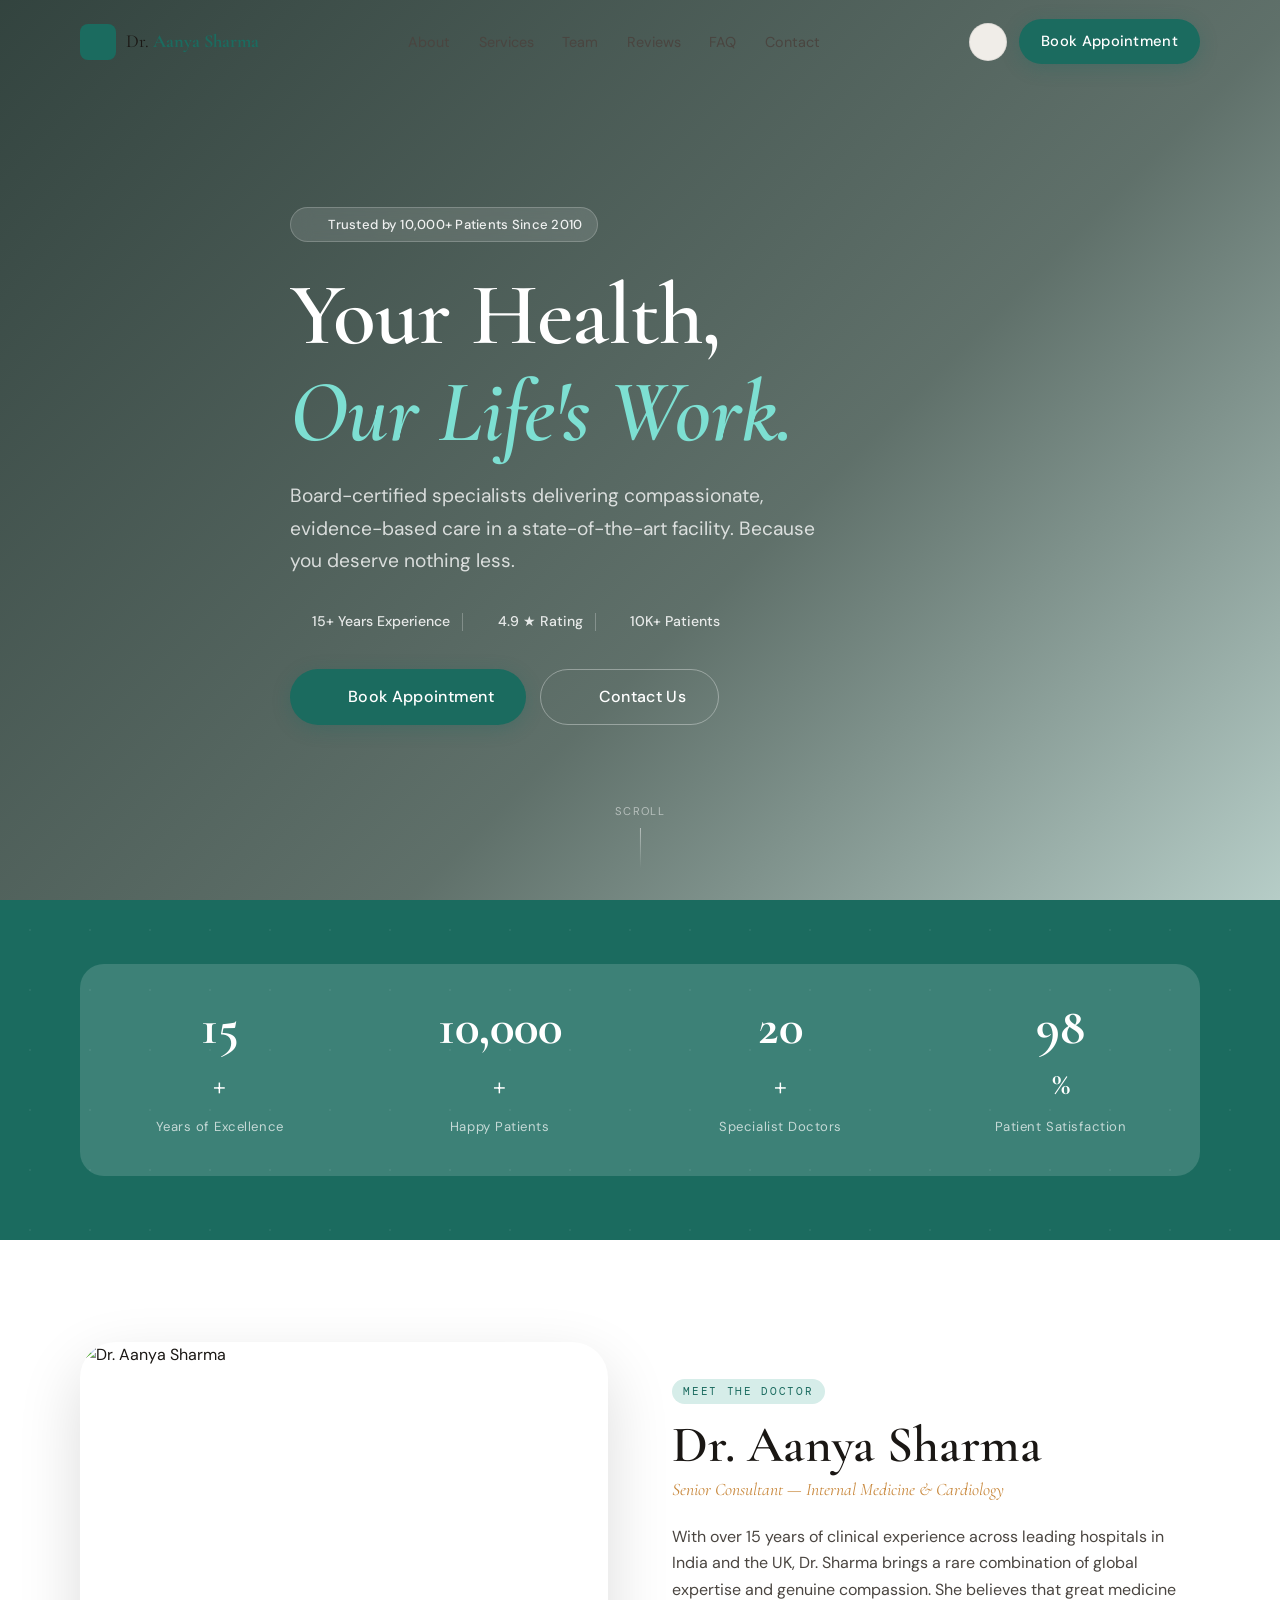
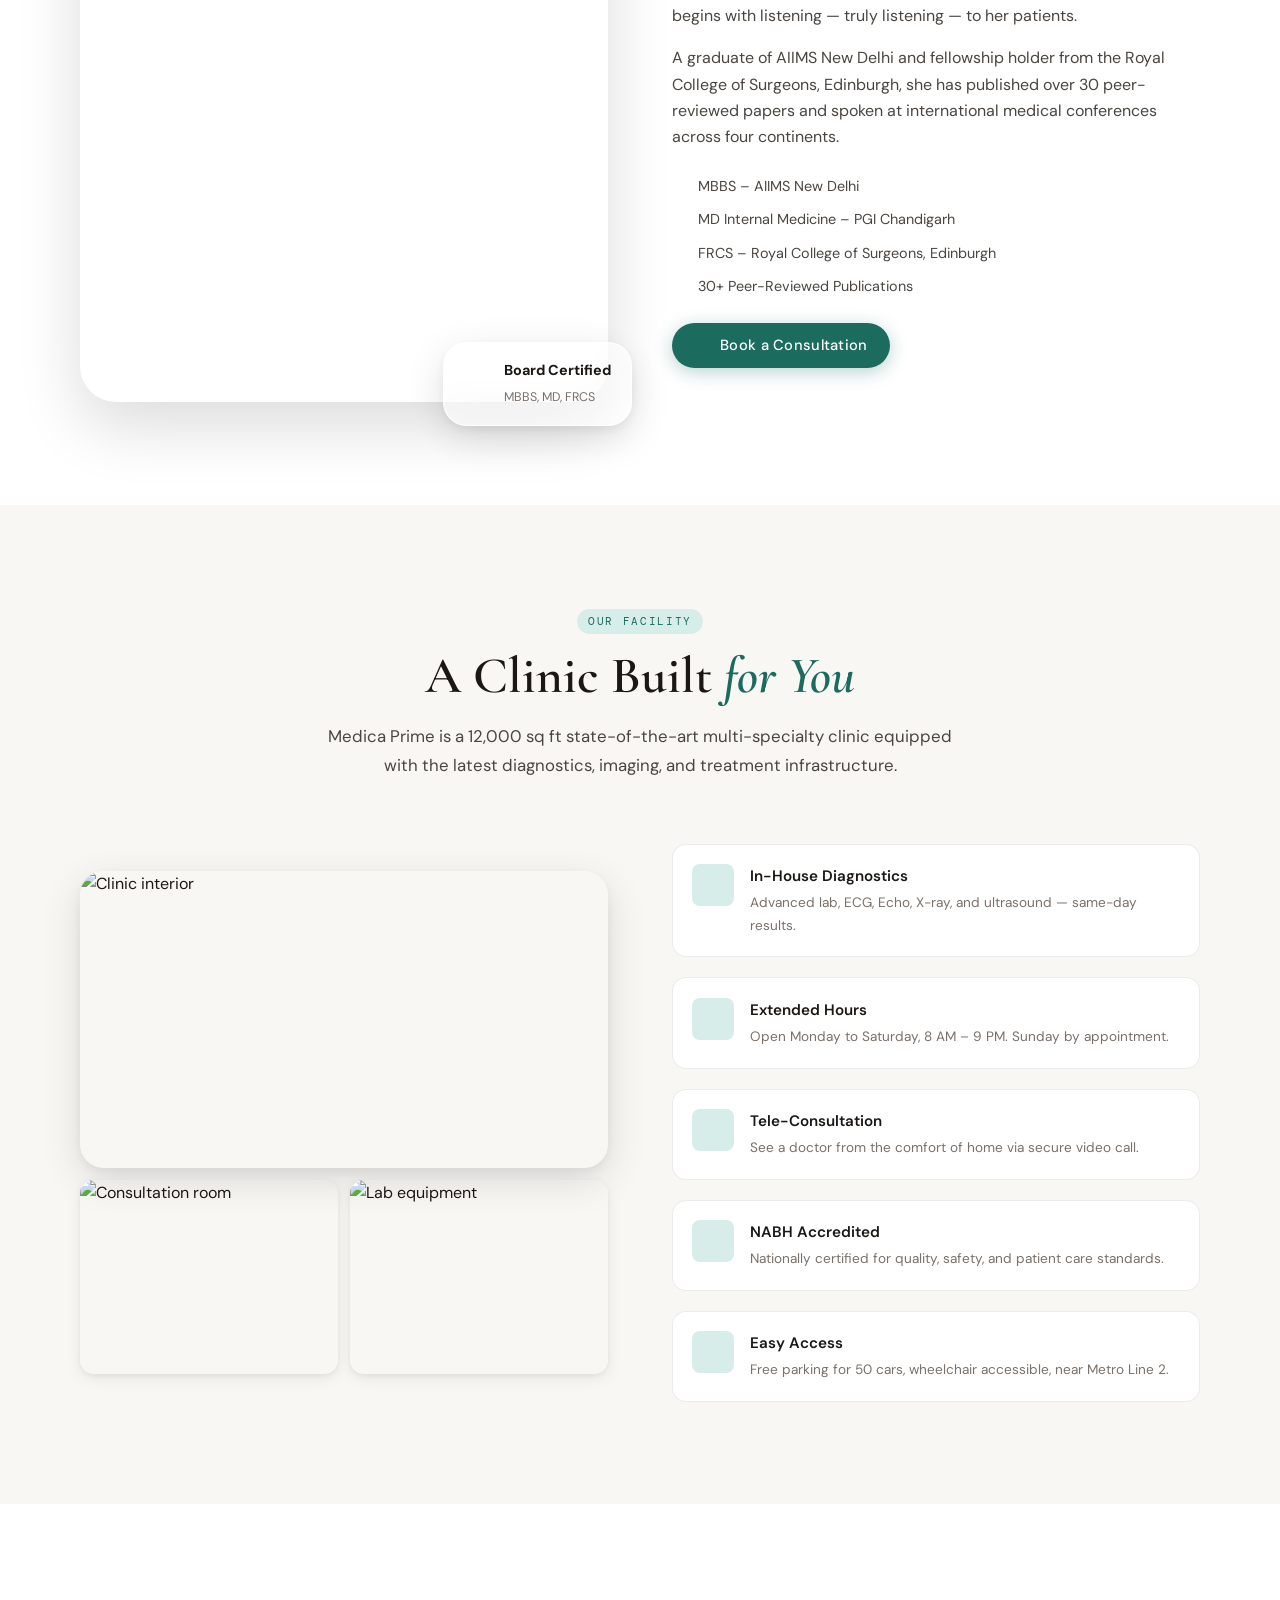
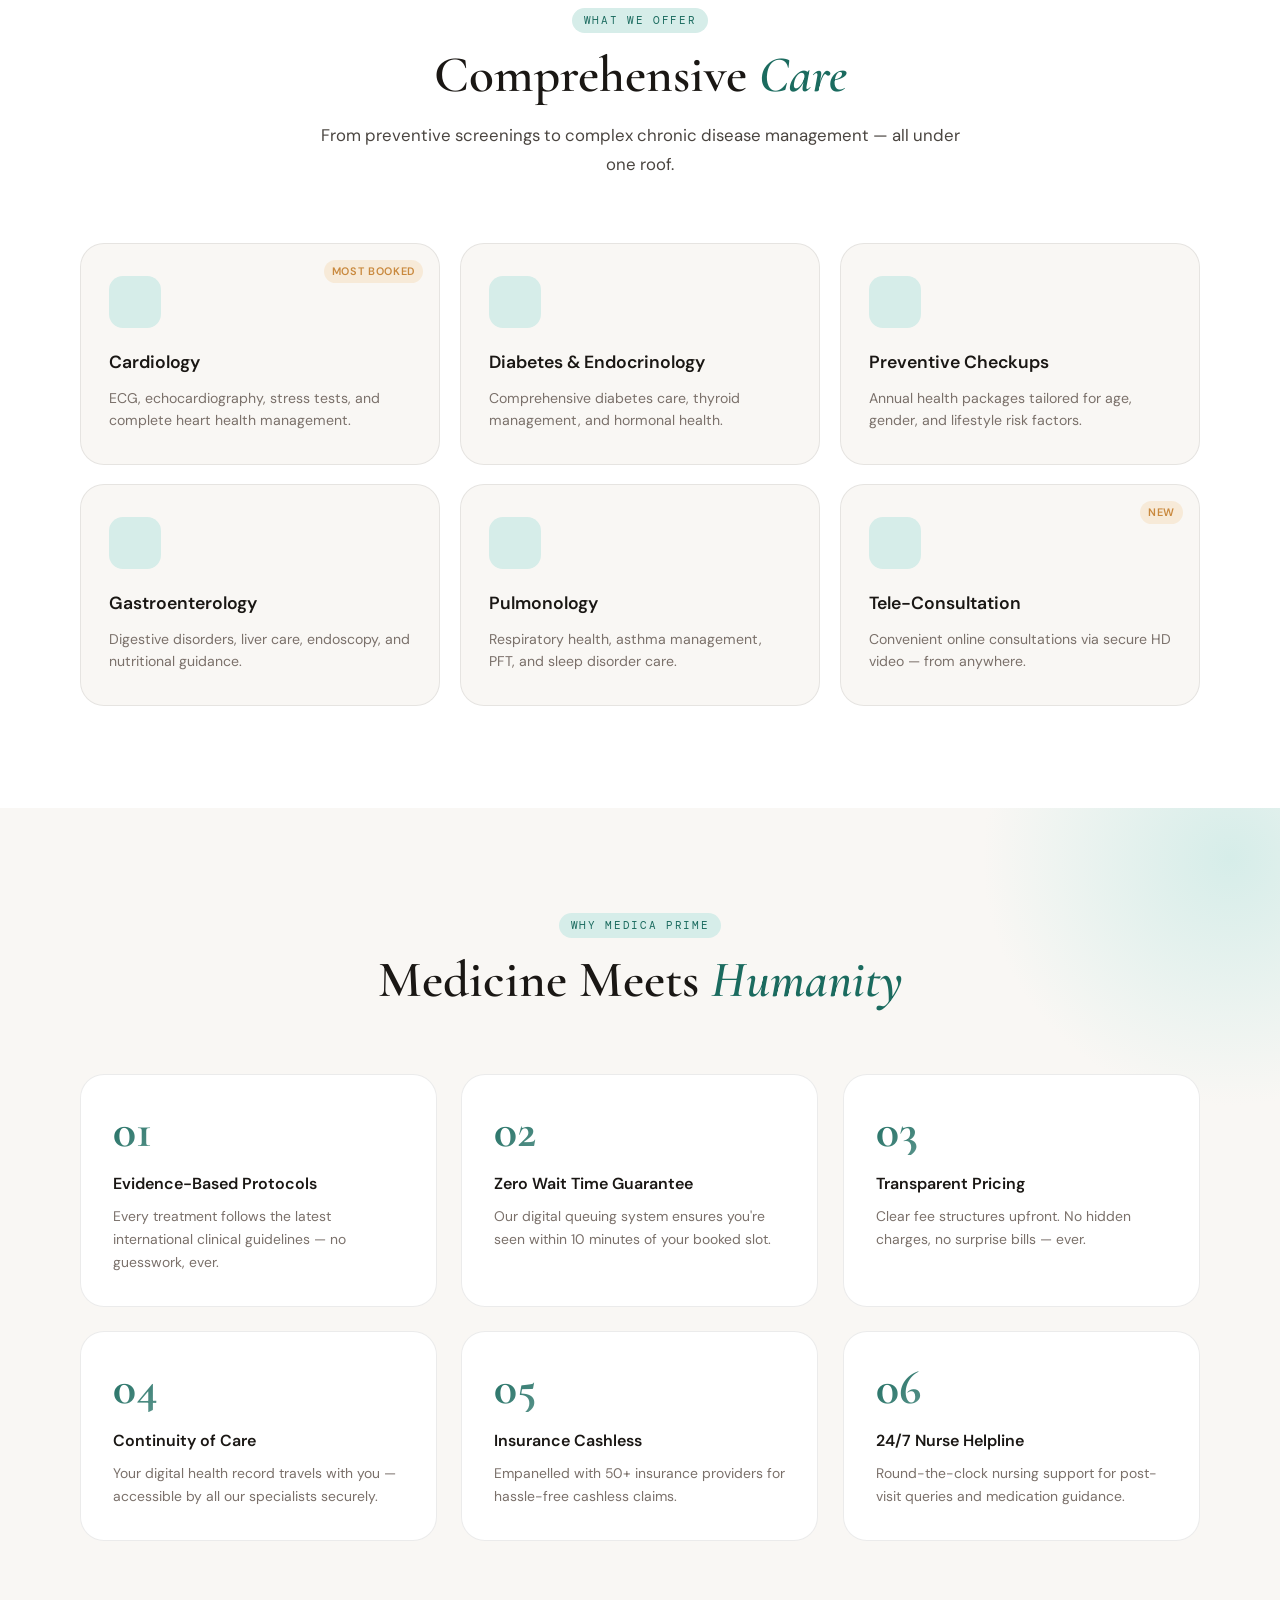
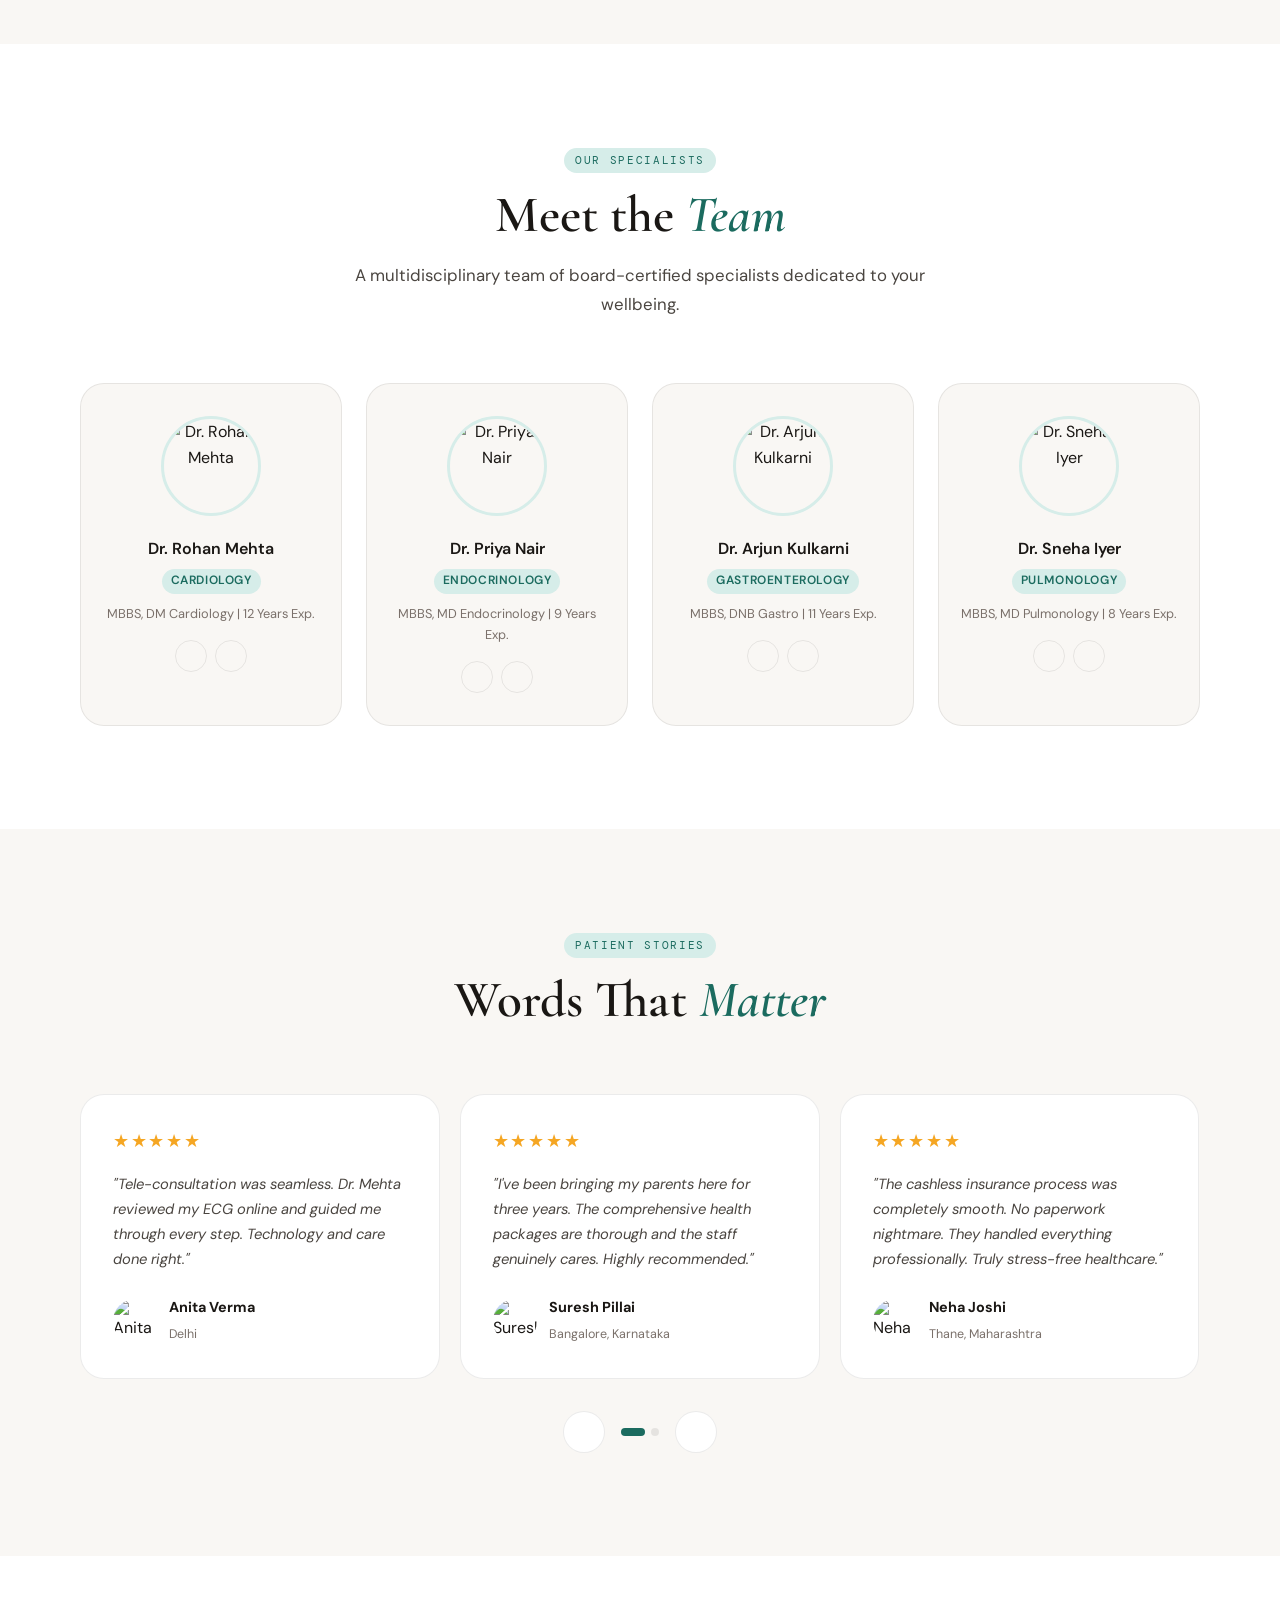
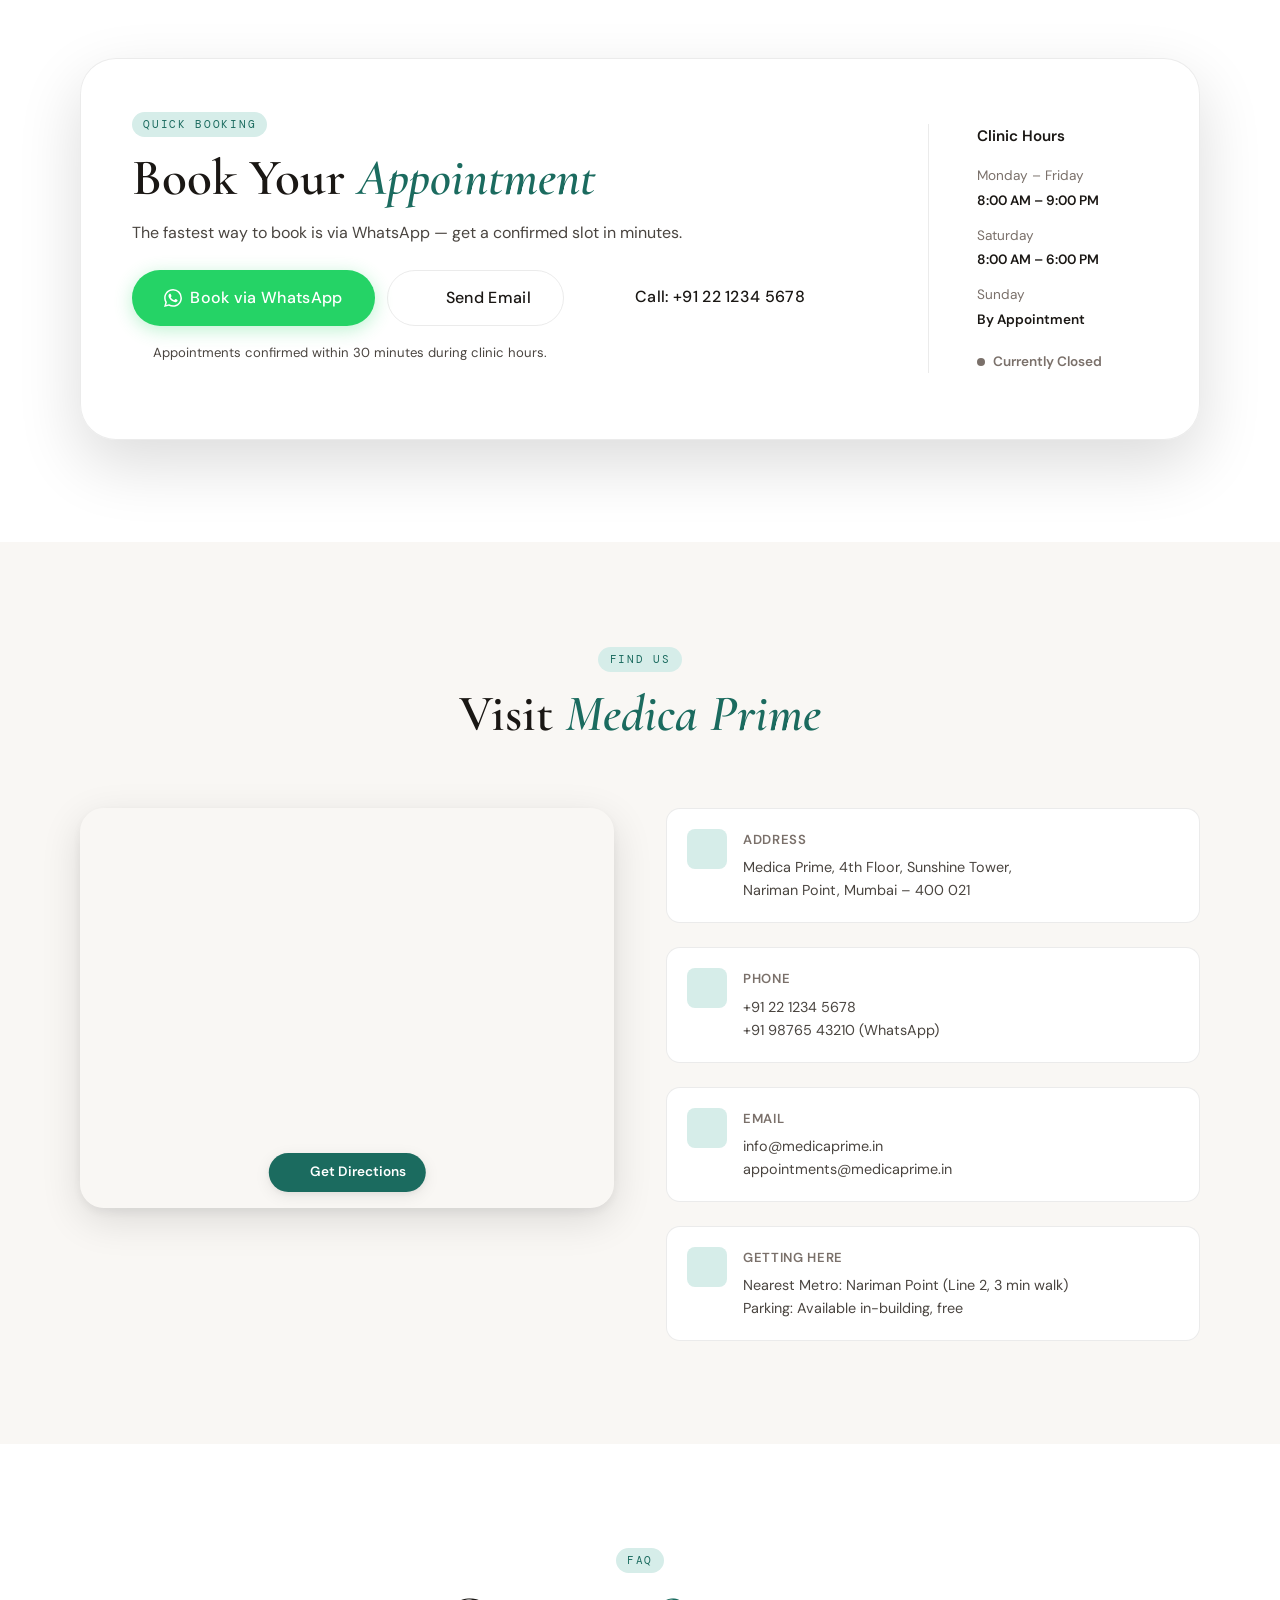
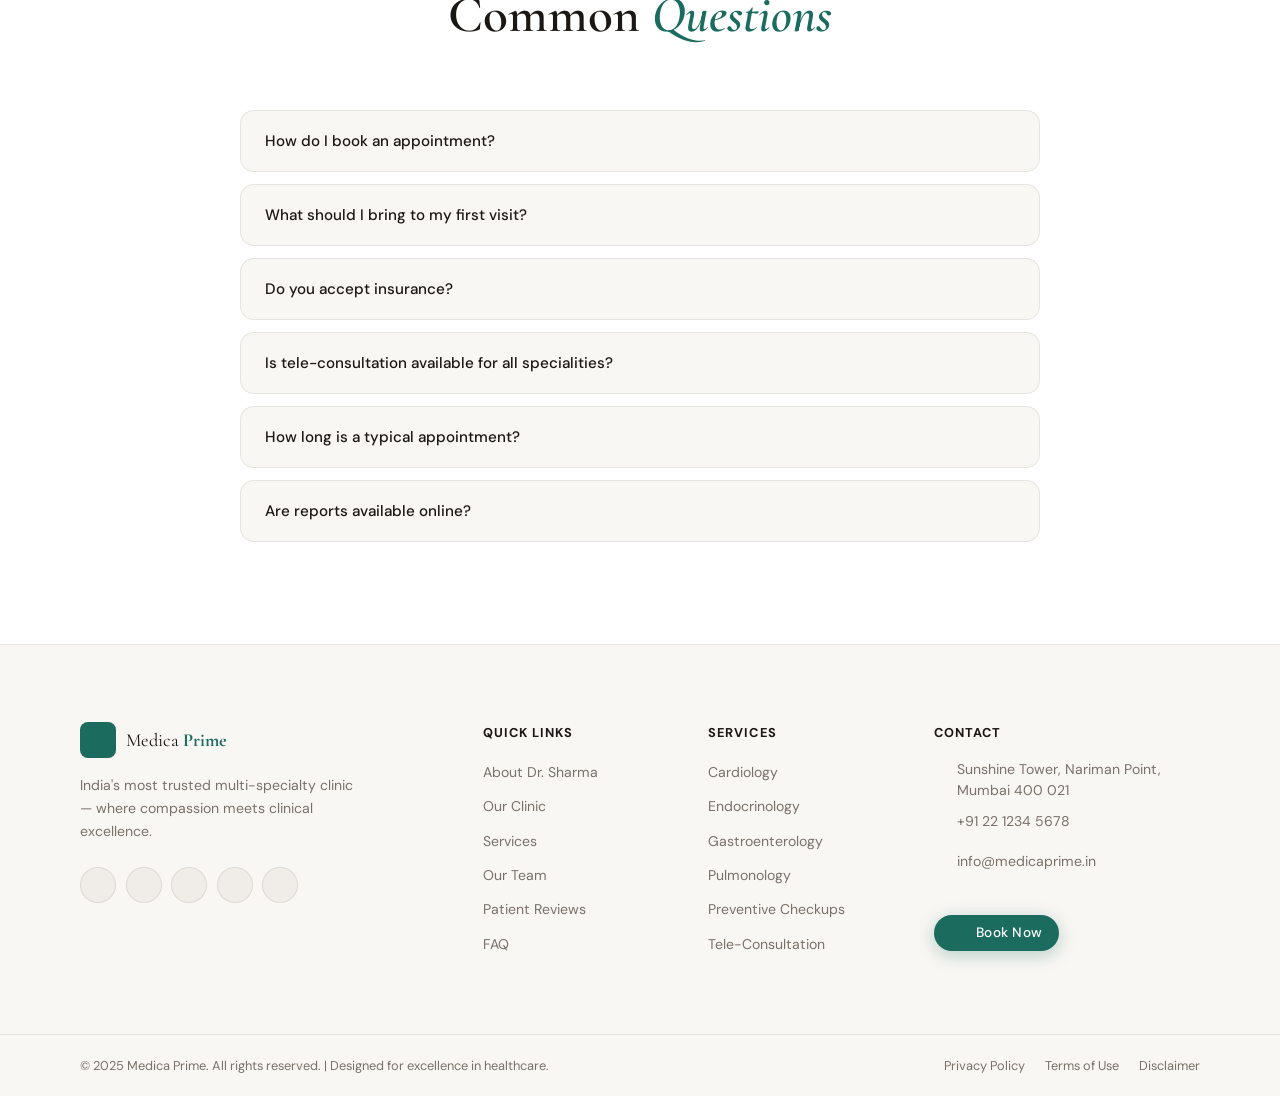
==== index.html @ d4a2c235 "spell correction" ====
<!DOCTYPE html>
<html lang="en" data-theme="light">
<head>
  <meta charset="UTF-8" />
  <meta name="viewport" content="width=device-width, initial-scale=1.0" />
  <meta name="description" content="Dr. Aanya Sharma – Premium Multi-Specialty Clinic in Mumbai. Book your appointment today for world-class healthcare." />
  <meta name="keywords" content="doctor, clinic, appointment, healthcare, Mumbai, specialist" />
  <meta property="og:title" content="Dr. Aanya Sharma | Premium Clinic" />
  <meta property="og:description" content="World-class healthcare with a personal touch." />
  <title>Dr. Aanya Sharma | Premium Multi-Specialty Clinic</title>

  <!-- Fonts -->
  <link rel="preconnect" href="https://fonts.googleapis.com" />
  <link rel="preconnect" href="https://fonts.gstatic.com" crossorigin />
  <link href="https://fonts.googleapis.com/css2?family=Cormorant+Garamond:ital,wght@0,300;0,400;0,600;0,700;1,400&family=DM+Sans:wght@300;400;500;600&family=DM+Mono:wght@400;500&display=swap" rel="stylesheet" />

  <!-- Lucide Icons CDN -->
  <script src="https://unpkg.com/lucide@latest/dist/umd/lucide.min.js"></script>

  <!-- GSAP -->
  <script src="https://cdnjs.cloudflare.com/ajax/libs/gsap/3.12.5/gsap.min.js"></script>
  <script src="https://cdnjs.cloudflare.com/ajax/libs/gsap/3.12.5/ScrollTrigger.min.js"></script>

  <!-- Main CSS -->
  <link rel="stylesheet" href="style.css" />
</head>
<body>

  <!-- ========== NAVBAR ========== -->
  <nav class="navbar" id="navbar" role="navigation" aria-label="Main navigation">
    <div class="nav-container">
      <a href="#home" class="nav-logo" aria-label="Dr. Aanya Sharma Home">
        <span class="logo-icon"><i data-lucide="heart-pulse"></i></span>
        <span class="logo-text">Dr. <strong>Aanya Sharma</strong></span>
      </a>
      <ul class="nav-links" id="navLinks" role="list">
        <li><a href="#about" class="nav-link">About</a></li>
        <li><a href="#services" class="nav-link">Services</a></li>
        <li><a href="#team" class="nav-link">Team</a></li>
        <li><a href="#testimonials" class="nav-link">Reviews</a></li>
        <li><a href="#faq" class="nav-link">FAQ</a></li>
        <li><a href="#contact" class="nav-link">Contact</a></li>
      </ul>
      <div class="nav-actions">
        <button class="theme-toggle" id="themeToggle" aria-label="Toggle light/dark mode">
          <i data-lucide="sun" class="icon-sun"></i>
          <i data-lucide="moon" class="icon-moon"></i>
        </button>
        <a href="#book" class="btn btn-primary nav-cta">Book Appointment</a>
        <button class="hamburger" id="hamburger" aria-label="Open menu" aria-expanded="false">
          <span></span><span></span><span></span>
        </button>
      </div>
    </div>
  </nav>

  <!-- ========== HERO ========== -->
  <section class="hero" id="home" aria-label="Hero Section">
    <!-- Video Background -->
    <div class="hero-video-wrap">
      <video autoplay muted loop playsinline class="hero-video" aria-hidden="true" poster="https://images.unsplash.com/photo-1576091160550-2173dba999ef?w=1600&q=80">
        <!-- Replace src with your actual clinic video -->
        <source src="assets/hero3.mp4" type="video/mp4" />
      </video>
      <div class="hero-overlay"></div>
    </div>

    <div class="hero-content container">
      <div class="hero-badge reveal-up">
        <i data-lucide="shield-check"></i>
        <span>Trusted by 10,000+ Patients Since 2010</span>
      </div>
      <h1 class="hero-title reveal-up">
        Your Health, <br />
        <em>Our Life's Work.</em>
      </h1>
      <p class="hero-subtitle reveal-up">
        Board-certified specialists delivering compassionate, evidence-based care 
        in a state-of-the-art facility. Because you deserve nothing less.
      </p>

      <!-- Trust Indicators -->
      <div class="hero-trust reveal-up" aria-label="Trust indicators">
        <div class="trust-item">
          <i data-lucide="award"></i>
          <span>15+ Years Experience</span>
        </div>
        <div class="trust-divider" aria-hidden="true"></div>
        <div class="trust-item">
          <i data-lucide="star"></i>
          <span>4.9 ★ Rating</span>
        </div>
        <div class="trust-divider" aria-hidden="true"></div>
        <div class="trust-item">
          <i data-lucide="users"></i>
          <span>10K+ Patients</span>
        </div>
      </div>

      <div class="hero-actions reveal-up">
        <a href="#book" class="btn btn-primary btn-lg" id="heroBookBtn">
          <i data-lucide="calendar-plus"></i>
          Book Appointment
        </a>
        <a href="#contact" class="btn btn-outline btn-lg" id="heroContactBtn">
          <i data-lucide="mail"></i>
          Contact Us
        </a>
      </div>
    </div>

    <!-- Scroll indicator -->
    <div class="hero-scroll" aria-hidden="true">
      <span>Scroll</span>
      <div class="scroll-line"></div>
    </div>
  </section>

  <!-- ========== STATS ========== -->
  <section class="stats-section" aria-label="Clinic Statistics">
    <div class="container">
      <div class="stats-grid">
        <div class="stat-card reveal-up">
          <span class="stat-number" data-count="15">0</span><span class="stat-suffix">+</span>
          <span class="stat-label">Years of Excellence</span>
        </div>
        <div class="stat-card reveal-up">
          <span class="stat-number" data-count="10000">0</span><span class="stat-suffix">+</span>
          <span class="stat-label">Happy Patients</span>
        </div>
        <div class="stat-card reveal-up">
          <span class="stat-number" data-count="20">0</span><span class="stat-suffix">+</span>
          <span class="stat-label">Specialist Doctors</span>
        </div>
        <div class="stat-card reveal-up">
          <span class="stat-number" data-count="98">0</span><span class="stat-suffix">%</span>
          <span class="stat-label">Patient Satisfaction</span>
        </div>
      </div>
    </div>
  </section>

  <!-- ========== ABOUT DOCTOR ========== -->
  <section class="section about-section" id="about" aria-label="About the Doctor">
    <div class="container">
      <div class="about-grid">
        <div class="about-image-wrap reveal-left">
          <div class="about-img-frame">
            <img src="https://images.unsplash.com/photo-1594824476967-48c8b964273f?w=600&q=80" 
                 alt="Dr. Aanya Sharma" 
                 class="about-img" 
                 loading="lazy" />
          </div>
          <div class="about-badge-float glass">
            <i data-lucide="award"></i>
            <div>
              <strong>Board Certified</strong>
              <span>MBBS, MD, FRCS</span>
            </div>
          </div>
        </div>
        <div class="about-content reveal-right">
          <div class="section-label">Meet the Doctor</div>
          <h2 class="section-title">Dr. Aanya Sharma</h2>
          <p class="about-specialty">Senior Consultant — Internal Medicine & Cardiology</p>
          <p class="about-text">
            With over 15 years of clinical experience across leading hospitals in India and the UK, 
            Dr. Sharma brings a rare combination of global expertise and genuine compassion. 
            She believes that great medicine begins with listening — truly listening — to her patients.
          </p>
          <p class="about-text">
            A graduate of AIIMS New Delhi and fellowship holder from the Royal College of Surgeons, 
            Edinburgh, she has published over 30 peer-reviewed papers and spoken at international 
            medical conferences across four continents.
          </p>
          <div class="about-credentials">
            <div class="credential-item">
              <i data-lucide="graduation-cap"></i>
              <span>MBBS – AIIMS New Delhi</span>
            </div>
            <div class="credential-item">
              <i data-lucide="graduation-cap"></i>
              <span>MD Internal Medicine – PGI Chandigarh</span>
            </div>
            <div class="credential-item">
              <i data-lucide="award"></i>
              <span>FRCS – Royal College of Surgeons, Edinburgh</span>
            </div>
            <div class="credential-item">
              <i data-lucide="file-text"></i>
              <span>30+ Peer-Reviewed Publications</span>
            </div>
          </div>
          <a href="#book" class="btn btn-primary mt-6">
            <i data-lucide="calendar-plus"></i>
            Book a Consultation
          </a>
        </div>
      </div>
    </div>
  </section>

  <!-- ========== ABOUT CLINIC ========== -->
  <section class="section clinic-section" id="clinic" aria-label="About the Clinic">
    <div class="container">
      <div class="section-header reveal-up">
        <div class="section-label">Our Facility</div>
        <h2 class="section-title">A Clinic Built <em>for You</em></h2>
        <p class="section-subtitle">
          Medica Prime is a 12,000 sq ft state-of-the-art multi-specialty clinic 
          equipped with the latest diagnostics, imaging, and treatment infrastructure.
        </p>
      </div>
      <div class="clinic-grid">
        <div class="clinic-img-mosaic reveal-left">
          <img src="https://images.unsplash.com/photo-1519494026892-80bbd2d6fd0d?w=600&q=80" alt="Clinic interior" class="mosaic-main" loading="lazy" />
          <img src="https://images.unsplash.com/photo-1579684385127-1ef15d508118?w=300&q=80" alt="Consultation room" class="mosaic-sm1" loading="lazy" />
          <img src="https://images.unsplash.com/photo-1551190822-a9333d879b1f?w=300&q=80" alt="Lab equipment" class="mosaic-sm2" loading="lazy" />
        </div>
        <div class="clinic-features reveal-right">
          <div class="feature-item">
            <div class="feature-icon"><i data-lucide="microscope"></i></div>
            <div>
              <h4>In-House Diagnostics</h4>
              <p>Advanced lab, ECG, Echo, X-ray, and ultrasound — same-day results.</p>
            </div>
          </div>
          <div class="feature-item">
            <div class="feature-icon"><i data-lucide="clock"></i></div>
            <div>
              <h4>Extended Hours</h4>
              <p>Open Monday to Saturday, 8 AM – 9 PM. Sunday by appointment.</p>
            </div>
          </div>
          <div class="feature-item">
            <div class="feature-icon"><i data-lucide="video"></i></div>
            <div>
              <h4>Tele-Consultation</h4>
              <p>See a doctor from the comfort of home via secure video call.</p>
            </div>
          </div>
          <div class="feature-item">
            <div class="feature-icon"><i data-lucide="shield"></i></div>
            <div>
              <h4>NABH Accredited</h4>
              <p>Nationally certified for quality, safety, and patient care standards.</p>
            </div>
          </div>
          <div class="feature-item">
            <div class="feature-icon"><i data-lucide="parking-circle"></i></div>
            <div>
              <h4>Easy Access</h4>
              <p>Free parking for 50 cars, wheelchair accessible, near Metro Line 2.</p>
            </div>
          </div>
        </div>
      </div>
    </div>
  </section>

  <!-- ========== SERVICES ========== -->
  <section class="section services-section" id="services" aria-label="Our Services">
    <div class="container">
      <div class="section-header reveal-up">
        <div class="section-label">What We Offer</div>
        <h2 class="section-title">Comprehensive <em>Care</em></h2>
        <p class="section-subtitle">From preventive screenings to complex chronic disease management — all under one roof.</p>
      </div>
      <div class="services-grid">
        <div class="service-card reveal-up" tabindex="0" aria-label="Cardiology service">
          <div class="service-icon-wrap"><i data-lucide="heart-pulse"></i></div>
          <h3>Cardiology</h3>
          <p>ECG, echocardiography, stress tests, and complete heart health management.</p>
          <span class="service-tag">Most Booked</span>
        </div>
        <div class="service-card reveal-up" tabindex="0" aria-label="Diabetes & Endocrinology service">
          <div class="service-icon-wrap"><i data-lucide="activity"></i></div>
          <h3>Diabetes & Endocrinology</h3>
          <p>Comprehensive diabetes care, thyroid management, and hormonal health.</p>
        </div>
        <div class="service-card reveal-up" tabindex="0" aria-label="Preventive Health Checkups">
          <div class="service-icon-wrap"><i data-lucide="clipboard-check"></i></div>
          <h3>Preventive Checkups</h3>
          <p>Annual health packages tailored for age, gender, and lifestyle risk factors.</p>
        </div>
        <div class="service-card reveal-up" tabindex="0" aria-label="Gastroenterology">
          <div class="service-icon-wrap"><i data-lucide="pill"></i></div>
          <h3>Gastroenterology</h3>
          <p>Digestive disorders, liver care, endoscopy, and nutritional guidance.</p>
        </div>
        <div class="service-card reveal-up" tabindex="0" aria-label="Pulmonology">
          <div class="service-icon-wrap"><i data-lucide="wind"></i></div>
          <h3>Pulmonology</h3>
          <p>Respiratory health, asthma management, PFT, and sleep disorder care.</p>
        </div>
        <div class="service-card reveal-up" tabindex="0" aria-label="Tele-Consultation">
          <div class="service-icon-wrap"><i data-lucide="video"></i></div>
          <h3>Tele-Consultation</h3>
          <p>Convenient online consultations via secure HD video — from anywhere.</p>
          <span class="service-tag">New</span>
        </div>
      </div>
    </div>
  </section>

  <!-- ========== WHY CHOOSE US ========== -->
  <section class="section why-section" aria-label="Why Choose Us">
    <div class="container">
      <div class="section-header reveal-up">
        <div class="section-label">Why Medica Prime</div>
        <h2 class="section-title">Medicine Meets <em>Humanity</em></h2>
      </div>
      <div class="why-grid">
        <div class="why-card reveal-up">
          <div class="why-number">01</div>
          <h4>Evidence-Based Protocols</h4>
          <p>Every treatment follows the latest international clinical guidelines — no guesswork, ever.</p>
        </div>
        <div class="why-card reveal-up">
          <div class="why-number">02</div>
          <h4>Zero Wait Time Guarantee</h4>
          <p>Our digital queuing system ensures you're seen within 10 minutes of your booked slot.</p>
        </div>
        <div class="why-card reveal-up">
          <div class="why-number">03</div>
          <h4>Transparent Pricing</h4>
          <p>Clear fee structures upfront. No hidden charges, no surprise bills — ever.</p>
        </div>
        <div class="why-card reveal-up">
          <div class="why-number">04</div>
          <h4>Continuity of Care</h4>
          <p>Your digital health record travels with you — accessible by all our specialists securely.</p>
        </div>
        <div class="why-card reveal-up">
          <div class="why-number">05</div>
          <h4>Insurance Cashless</h4>
          <p>Empanelled with 50+ insurance providers for hassle-free cashless claims.</p>
        </div>
        <div class="why-card reveal-up">
          <div class="why-number">06</div>
          <h4>24/7 Nurse Helpline</h4>
          <p>Round-the-clock nursing support for post-visit queries and medication guidance.</p>
        </div>
      </div>
    </div>
  </section>

  <!-- ========== TEAM ========== -->
  <section class="section team-section" id="team" aria-label="Meet the Team">
    <div class="container">
      <div class="section-header reveal-up">
        <div class="section-label">Our Specialists</div>
        <h2 class="section-title">Meet the <em>Team</em></h2>
        <p class="section-subtitle">A multidisciplinary team of board-certified specialists dedicated to your wellbeing.</p>
      </div>
      <div class="team-grid">
        <div class="team-card reveal-up">
          <div class="team-img-wrap">
            <img src="https://images.unsplash.com/photo-1612349317150-e413f6a5b16d?w=400&q=80" alt="Dr. Rohan Mehta" loading="lazy" />
          </div>
          <h4>Dr. Rohan Mehta</h4>
          <span class="team-role">Cardiology</span>
          <p>MBBS, DM Cardiology | 12 Years Exp.</p>
          <div class="team-socials">
            <a href="#" aria-label="LinkedIn"><i data-lucide="linkedin"></i></a>
            <a href="#" aria-label="Email"><i data-lucide="mail"></i></a>
          </div>
        </div>
        <div class="team-card reveal-up">
          <div class="team-img-wrap">
            <img src="https://images.unsplash.com/photo-1559839734-2b71ea197ec2?w=400&q=80" alt="Dr. Priya Nair" loading="lazy" />
          </div>
          <h4>Dr. Priya Nair</h4>
          <span class="team-role">Endocrinology</span>
          <p>MBBS, MD Endocrinology | 9 Years Exp.</p>
          <div class="team-socials">
            <a href="#" aria-label="LinkedIn"><i data-lucide="linkedin"></i></a>
            <a href="#" aria-label="Email"><i data-lucide="mail"></i></a>
          </div>
        </div>
        <div class="team-card reveal-up">
          <div class="team-img-wrap">
            <img src="https://images.unsplash.com/photo-1582750433449-648ed127bb54?w=400&q=80" alt="Dr. Arjun Kulkarni" loading="lazy" />
          </div>
          <h4>Dr. Arjun Kulkarni</h4>
          <span class="team-role">Gastroenterology</span>
          <p>MBBS, DNB Gastro | 11 Years Exp.</p>
          <div class="team-socials">
            <a href="#" aria-label="LinkedIn"><i data-lucide="linkedin"></i></a>
            <a href="#" aria-label="Email"><i data-lucide="mail"></i></a>
          </div>
        </div>
        <div class="team-card reveal-up">
          <div class="team-img-wrap">
            <img src="https://images.unsplash.com/photo-1527613426441-4da17471b66d?w=400&q=80" alt="Dr. Sneha Iyer" loading="lazy" />
          </div>
          <h4>Dr. Sneha Iyer</h4>
          <span class="team-role">Pulmonology</span>
          <p>MBBS, MD Pulmonology | 8 Years Exp.</p>
          <div class="team-socials">
            <a href="#" aria-label="LinkedIn"><i data-lucide="linkedin"></i></a>
            <a href="#" aria-label="Email"><i data-lucide="mail"></i></a>
          </div>
        </div>
      </div>
    </div>
  </section>

  <!-- ========== TESTIMONIALS ========== -->
  <section class="section testimonials-section" id="testimonials" aria-label="Patient Testimonials">
    <div class="container">
      <div class="section-header reveal-up">
        <div class="section-label">Patient Stories</div>
        <h2 class="section-title">Words That <em>Matter</em></h2>
      </div>
      <div class="testimonials-track" id="testimonialsTrack" aria-label="Testimonials carousel">
        <div class="testimonials-inner" id="testimonialsInner">
          <!-- Cards duplicated for infinite scroll in JS -->
          <div class="testimonial-card">
            <div class="testi-stars" aria-label="5 stars">★★★★★</div>
            <p>"Dr. Sharma diagnosed my condition accurately after months of misdiagnosis elsewhere. She's brilliant, empathetic, and genuinely life-changing."</p>
            <div class="testi-author">
              <img src="https://images.unsplash.com/photo-1494790108377-be9c29b29330?w=60&q=80" alt="Meera Kapoor" loading="lazy" />
              <div>
                <strong>Meera Kapoor</strong>
                <span>Mumbai, Maharashtra</span>
              </div>
            </div>
          </div>
          <div class="testimonial-card">
            <div class="testi-stars" aria-label="5 stars">★★★★★</div>
            <p>"The entire team is exceptional. Zero wait time, spotless facility, and the doctors explain everything clearly. Best clinic in Mumbai without a doubt."</p>
            <div class="testi-author">
              <img src="https://images.unsplash.com/photo-1507003211169-0a1dd7228f2d?w=60&q=80" alt="Rajan Desai" loading="lazy" />
              <div>
                <strong>Rajan Desai</strong>
                <span>Pune, Maharashtra</span>
              </div>
            </div>
          </div>
          <div class="testimonial-card">
            <div class="testi-stars" aria-label="5 stars">★★★★★</div>
            <p>"Tele-consultation was seamless. Dr. Mehta reviewed my ECG online and guided me through every step. Technology and care done right."</p>
            <div class="testi-author">
              <img src="https://images.unsplash.com/photo-1438761681033-6461ffad8d80?w=60&q=80" alt="Anita Verma" loading="lazy" />
              <div>
                <strong>Anita Verma</strong>
                <span>Delhi</span>
              </div>
            </div>
          </div>
          <div class="testimonial-card">
            <div class="testi-stars" aria-label="5 stars">★★★★★</div>
            <p>"I've been bringing my parents here for three years. The comprehensive health packages are thorough and the staff genuinely cares. Highly recommended."</p>
            <div class="testi-author">
              <img src="https://images.unsplash.com/photo-1500648767791-00dcc994a43e?w=60&q=80" alt="Suresh Pillai" loading="lazy" />
              <div>
                <strong>Suresh Pillai</strong>
                <span>Bangalore, Karnataka</span>
              </div>
            </div>
          </div>
          <div class="testimonial-card">
            <div class="testi-stars" aria-label="5 stars">★★★★★</div>
            <p>"The cashless insurance process was completely smooth. No paperwork nightmare. They handled everything professionally. Truly stress-free healthcare."</p>
            <div class="testi-author">
              <img src="https://images.unsplash.com/photo-1508214751196-bcfd4ca60f91?w=60&q=80" alt="Neha Joshi" loading="lazy" />
              <div>
                <strong>Neha Joshi</strong>
                <span>Thane, Maharashtra</span>
              </div>
            </div>
          </div>
        </div>
      </div>
      <div class="testi-controls" aria-label="Testimonial controls">
        <button class="testi-btn" id="testiPrev" aria-label="Previous testimonial"><i data-lucide="arrow-left"></i></button>
        <div class="testi-dots" id="testiDots" aria-label="Testimonial pagination"></div>
        <button class="testi-btn" id="testiNext" aria-label="Next testimonial"><i data-lucide="arrow-right"></i></button>
      </div>
    </div>
  </section>

  <!-- ========== BOOK APPOINTMENT ========== -->
  <section class="section book-section" id="book" aria-label="Book Appointment">
    <div class="container">
      <div class="book-card glass reveal-up">
        <div class="book-content">
          <div class="section-label">Quick Booking</div>
          <h2 class="section-title">Book Your <em>Appointment</em></h2>
          <p>The fastest way to book is via WhatsApp — get a confirmed slot in minutes.</p>
          <div class="book-options">
            <a href="#" class="btn btn-whatsapp btn-lg" id="whatsappBookBtn">
              <svg viewBox="0 0 24 24" width="22" height="22" fill="currentColor" aria-hidden="true"><path d="M17.472 14.382c-.297-.149-1.758-.867-2.03-.967-.273-.099-.471-.148-.67.15-.197.297-.767.966-.94 1.164-.173.199-.347.223-.644.075-.297-.15-1.255-.463-2.39-1.475-.883-.788-1.48-1.761-1.653-2.059-.173-.297-.018-.458.13-.606.134-.133.298-.347.446-.52.149-.174.198-.298.298-.497.099-.198.05-.371-.025-.52-.075-.149-.669-1.612-.916-2.207-.242-.579-.487-.5-.669-.51-.173-.008-.371-.01-.57-.01-.198 0-.52.074-.792.372-.272.297-1.04 1.016-1.04 2.479 0 1.462 1.065 2.875 1.213 3.074.149.198 2.096 3.2 5.077 4.487.709.306 1.262.489 1.694.625.712.227 1.36.195 1.871.118.571-.085 1.758-.719 2.006-1.413.248-.694.248-1.289.173-1.413-.074-.124-.272-.198-.57-.347m-5.421 7.403h-.004a9.87 9.87 0 01-5.031-1.378l-.361-.214-3.741.982.998-3.648-.235-.374a9.86 9.86 0 01-1.51-5.26c.001-5.45 4.436-9.884 9.888-9.884 2.64 0 5.122 1.03 6.988 2.898a9.825 9.825 0 012.893 6.994c-.003 5.45-4.437 9.884-9.885 9.884m8.413-18.297A11.815 11.815 0 0012.05 0C5.495 0 .16 5.335.157 11.892c0 2.096.547 4.142 1.588 5.945L.057 24l6.305-1.654a11.882 11.882 0 005.683 1.448h.005c6.554 0 11.89-5.335 11.893-11.893a11.821 11.821 0 00-3.48-8.413z"/></svg>
              Book via WhatsApp
            </a>
            <a href="#" class="btn btn-outline btn-lg" id="emailContactBtn">
              <i data-lucide="mail"></i>
              Send Email
            </a>
            <a href="tel:+912212345678" class="btn btn-glass btn-lg">
              <i data-lucide="phone"></i>
              Call: +91 22 1234 5678
            </a>
          </div>
          <p class="book-note"><i data-lucide="info"></i> Appointments confirmed within 30 minutes during clinic hours.</p>
        </div>
        <div class="book-timing">
          <h4>Clinic Hours</h4>
          <ul class="timing-list">
            <li><span>Monday – Friday</span><strong>8:00 AM – 9:00 PM</strong></li>
            <li><span>Saturday</span><strong>8:00 AM – 6:00 PM</strong></li>
            <li><span>Sunday</span><strong>By Appointment</strong></li>
          </ul>
          <div class="open-badge" id="openBadge">
            <span class="open-dot"></span>
            <span id="openStatus">Checking hours…</span>
          </div>
        </div>
      </div>
    </div>
  </section>

  <!-- ========== MAP + CONTACT ========== -->
  <section class="section contact-section" id="contact" aria-label="Contact and Location">
    <div class="container">
      <div class="section-header reveal-up">
        <div class="section-label">Find Us</div>
        <h2 class="section-title">Visit <em>Medica Prime</em></h2>
      </div>
      <div class="contact-grid">
        <div class="map-wrap reveal-left">
          <iframe
            title="Medica Prime Clinic Location"
            src="https://www.google.com/maps/embed?pb=!1m18!1m12!1m3!1d3771.2956!2d72.8777!3d19.0760!2m3!1f0!2f0!3f0!3m2!1i1024!2i768!4f13.1!3m3!1m2!1s0x3be7ce5a80000001%3A0x1234abcd!2sMumbai%2C+Maharashtra!5e0!3m2!1sen!2sin!4v1700000000000"
            allowfullscreen=""
            loading="lazy"
            referrerpolicy="no-referrer-when-downgrade"
            aria-label="Clinic location map">
          </iframe>
          <a href="https://maps.google.com/?q=Mumbai+Maharashtra" target="_blank" rel="noopener" class="directions-btn">
            <i data-lucide="navigation"></i> Get Directions
          </a>
        </div>
        <div class="contact-info reveal-right">
          <div class="contact-item">
            <div class="ci-icon"><i data-lucide="map-pin"></i></div>
            <div>
              <h5>Address</h5>
              <p>Medica Prime, 4th Floor, Sunshine Tower,<br />Nariman Point, Mumbai – 400 021</p>
            </div>
          </div>
          <div class="contact-item">
            <div class="ci-icon"><i data-lucide="phone"></i></div>
            <div>
              <h5>Phone</h5>
              <a href="tel:+912212345678">+91 22 1234 5678</a>
              <a href="tel:+919876543210">+91 98765 43210 (WhatsApp)</a>
            </div>
          </div>
          <div class="contact-item">
            <div class="ci-icon"><i data-lucide="mail"></i></div>
            <div>
              <h5>Email</h5>
              <a href="mailto:info@medicaprime.in">info@medicaprime.in</a>
              <a href="mailto:appointments@medicaprime.in">appointments@medicaprime.in</a>
            </div>
          </div>
          <div class="contact-item">
            <div class="ci-icon"><i data-lucide="train-front"></i></div>
            <div>
              <h5>Getting Here</h5>
              <p>Nearest Metro: Nariman Point (Line 2, 3 min walk)<br />Parking: Available in-building, free</p>
            </div>
          </div>
        </div>
      </div>
    </div>
  </section>

  <!-- ========== FAQ ========== -->
  <section class="section faq-section" id="faq" aria-label="Frequently Asked Questions">
    <div class="container">
      <div class="section-header reveal-up">
        <div class="section-label">FAQ</div>
        <h2 class="section-title">Common <em>Questions</em></h2>
      </div>
      <div class="faq-grid">
        <div class="faq-item reveal-up">
          <button class="faq-question" aria-expanded="false">
            <span>How do I book an appointment?</span>
            <i data-lucide="plus"></i>
          </button>
          <div class="faq-answer">
            <p>You can book via WhatsApp (fastest), phone call, email, or walk-in. Our WhatsApp booking gets confirmed within 30 minutes during clinic hours. Simply tap the "Book via WhatsApp" button on this page.</p>
          </div>
        </div>
        <div class="faq-item reveal-up">
          <button class="faq-question" aria-expanded="false">
            <span>What should I bring to my first visit?</span>
            <i data-lucide="plus"></i>
          </button>
          <div class="faq-answer">
            <p>Please carry a valid photo ID, previous medical records/reports if any, your current medication list, and your insurance card if applicable. Arriving 10 minutes early for paperwork is recommended.</p>
          </div>
        </div>
        <div class="faq-item reveal-up">
          <button class="faq-question" aria-expanded="false">
            <span>Do you accept insurance?</span>
            <i data-lucide="plus"></i>
          </button>
          <div class="faq-answer">
            <p>Yes, we are empanelled with 50+ insurance providers including Star Health, HDFC ERGO, Niva Bupa, and all major PSU insurers. We support cashless claims directly — no reimbursement hassle.</p>
          </div>
        </div>
        <div class="faq-item reveal-up">
          <button class="faq-question" aria-expanded="false">
            <span>Is tele-consultation available for all specialities?</span>
            <i data-lucide="plus"></i>
          </button>
          <div class="faq-answer">
            <p>Tele-consultation is available for Internal Medicine, Cardiology follow-ups, Endocrinology, and Pulmonology. Physical visits are required for first-time consultations and procedure-based specialities.</p>
          </div>
        </div>
        <div class="faq-item reveal-up">
          <button class="faq-question" aria-expanded="false">
            <span>How long is a typical appointment?</span>
            <i data-lucide="plus"></i>
          </button>
          <div class="faq-answer">
            <p>Initial consultations are 30–45 minutes. Follow-up visits are typically 15–20 minutes. We allocate sufficient time per patient — we do not rush consultations.</p>
          </div>
        </div>
        <div class="faq-item reveal-up">
          <button class="faq-question" aria-expanded="false">
            <span>Are reports available online?</span>
            <i data-lucide="plus"></i>
          </button>
          <div class="faq-answer">
            <p>Yes. All lab reports and imaging are uploaded to our secure patient portal within 24 hours. You will receive an SMS with a download link. Your doctor will call you to discuss results.</p>
          </div>
        </div>
      </div>
    </div>
  </section>

  <!-- ========== FOOTER ========== -->
  <footer class="footer" id="footer" role="contentinfo">
    <div class="footer-top">
      <div class="container">
        <div class="footer-grid">
          <div class="footer-brand">
            <a href="#home" class="nav-logo footer-logo" aria-label="Home">
              <span class="logo-icon"><i data-lucide="heart-pulse"></i></span>
              <span class="logo-text">Medica <strong>Prime</strong></span>
            </a>
            <p>India's most trusted multi-specialty clinic — where compassion meets clinical excellence.</p>
            <div class="footer-socials">
              <a href="#" aria-label="Facebook"><i data-lucide="facebook"></i></a>
              <a href="#" aria-label="Instagram"><i data-lucide="instagram"></i></a>
              <a href="#" aria-label="Twitter"><i data-lucide="twitter"></i></a>
              <a href="#" aria-label="LinkedIn"><i data-lucide="linkedin"></i></a>
              <a href="#" aria-label="YouTube"><i data-lucide="youtube"></i></a>
            </div>
          </div>
          <div class="footer-links">
            <h5>Quick Links</h5>
            <ul role="list">
              <li><a href="#about">About Dr. Sharma</a></li>
              <li><a href="#clinic">Our Clinic</a></li>
              <li><a href="#services">Services</a></li>
              <li><a href="#team">Our Team</a></li>
              <li><a href="#testimonials">Patient Reviews</a></li>
              <li><a href="#faq">FAQ</a></li>
            </ul>
          </div>
          <div class="footer-links">
            <h5>Services</h5>
            <ul role="list">
              <li><a href="#services">Cardiology</a></li>
              <li><a href="#services">Endocrinology</a></li>
              <li><a href="#services">Gastroenterology</a></li>
              <li><a href="#services">Pulmonology</a></li>
              <li><a href="#services">Preventive Checkups</a></li>
              <li><a href="#services">Tele-Consultation</a></li>
            </ul>
          </div>
          <div class="footer-contact">
            <h5>Contact</h5>
            <address>
              <p><i data-lucide="map-pin"></i> Sunshine Tower, Nariman Point, Mumbai 400 021</p>
              <p><i data-lucide="phone"></i> <a href="tel:+912212345678">+91 22 1234 5678</a></p>
              <p><i data-lucide="mail"></i> <a href="mailto:info@medicaprime.in">info@medicaprime.in</a></p>
            </address>
            <a href="#book" class="btn btn-primary btn-sm mt-6">
              <i data-lucide="calendar-plus"></i>
              Book Now
            </a>
          </div>
        </div>
      </div>
    </div>
    <div class="footer-bottom">
      <div class="container">
        <p>© 2025 Medica Prime. All rights reserved. | Designed for excellence in healthcare.</p>
        <div class="footer-legal">
          <a href="#">Privacy Policy</a>
          <a href="#">Terms of Use</a>
          <a href="#">Disclaimer</a>
        </div>
      </div>
    </div>
  </footer>

  <!-- ========== SCROLL TO TOP ========== -->
  <button class="scroll-top" id="scrollTop" aria-label="Scroll to top">
    <i data-lucide="arrow-up"></i>
  </button>

  <!-- Main JS -->
  <script src="main.js"></script>
</body>
</html>
---- style.css ----
/* ============================================================
   MEDICA PRIME — CLINIC WEBSITE STYLESHEET
   Fonts: Cormorant Garamond (display) + DM Sans (body)
   ============================================================ */

/* ── DESIGN TOKENS ────────────────────────────────────────── */
:root {
  /* Core Palette – Light */
  --clr-bg:        #f9f7f4;
  --clr-bg-2:      #ffffff;
  --clr-surface:   #f0ede8;
  --clr-border:    rgba(0,0,0,0.08);
  --clr-text:      #1a1714;
  --clr-text-2:    #4a4540;
  --clr-text-3:    #7a706a;

  /* Brand */
  --clr-primary:   #1b6b5f;
  --clr-primary-h: #145249;
  --clr-primary-l: #d6ede9;
  --clr-accent:    #c9893e;
  --clr-accent-l:  #f7ead8;

  /* Status */
  --clr-success:   #2d9c6e;
  --clr-whatsapp:  #25d366;

  /* Glass */
  --glass-bg:      rgba(255,255,255,0.65);
  --glass-border:  rgba(255,255,255,0.9);
  --glass-blur:    blur(18px);

  /* Shadows */
  --shadow-sm:     0 1px 3px rgba(0,0,0,0.06), 0 1px 2px rgba(0,0,0,0.04);
  --shadow-md:     0 4px 16px rgba(0,0,0,0.08), 0 2px 6px rgba(0,0,0,0.05);
  --shadow-lg:     0 12px 40px rgba(0,0,0,0.12), 0 4px 12px rgba(0,0,0,0.06);
  --shadow-xl:     0 24px 64px rgba(0,0,0,0.14);

  /* Typography */
  --font-display:  'Cormorant Garamond', Georgia, serif;
  --font-body:     'DM Sans', -apple-system, sans-serif;
  --font-mono:     'DM Mono', monospace;

  /* Spacing */
  --space-xs:      0.5rem;
  --space-sm:      1rem;
  --space-md:      1.5rem;
  --space-lg:      2.5rem;
  --space-xl:      4rem;
  --space-2xl:     6rem;

  /* Radius */
  --r-sm:  8px;
  --r-md:  14px;
  --r-lg:  24px;
  --r-xl:  36px;
  --r-full: 999px;

  /* Transitions */
  --ease:  cubic-bezier(0.16, 1, 0.3, 1);
  --dur:   0.4s;
}

[data-theme="dark"] {
  --clr-bg:        #0f1210;
  --clr-bg-2:      #171d1b;
  --clr-surface:   #1e2622;
  --clr-border:    rgba(255,255,255,0.08);
  --clr-text:      #f0ede8;
  --clr-text-2:    #c5bfb8;
  --clr-text-3:    #8a847e;
  --clr-primary:   #3db89e;
  --clr-primary-h: #4ecdb2;
  --clr-primary-l: #0e2b27;
  --clr-accent:    #d9a05e;
  --clr-accent-l:  #2a1e0a;
  --glass-bg:      rgba(15,18,16,0.75);
  --glass-border:  rgba(255,255,255,0.08);
  --shadow-sm:     0 1px 3px rgba(0,0,0,0.3);
  --shadow-md:     0 4px 16px rgba(0,0,0,0.35);
  --shadow-lg:     0 12px 40px rgba(0,0,0,0.45);
  --shadow-xl:     0 24px 64px rgba(0,0,0,0.55);
}

/* ── RESET & BASE ──────────────────────────────────────────── */
*, *::before, *::after { box-sizing: border-box; margin: 0; padding: 0; }

html {
  font-size: 16px;
  scroll-behavior: smooth;
  -webkit-text-size-adjust: 100%;
}

body {
  font-family: var(--font-body);
  background: var(--clr-bg);
  color: var(--clr-text);
  line-height: 1.65;
  overflow-x: hidden;
  transition: background var(--dur) var(--ease), color var(--dur) var(--ease);
}

img { display: block; max-width: 100%; height: auto; object-fit: cover; }
a { color: inherit; text-decoration: none; }
button { font-family: inherit; cursor: pointer; border: none; background: none; }
ul { list-style: none; }
address { font-style: normal; }

/* ── UTILITY ──────────────────────────────────────────────── */
.container {
  width: 100%;
  max-width: 1200px;
  margin-inline: auto;
  padding-inline: clamp(1rem, 5vw, 2.5rem);
}

.section {
  padding-block: clamp(4rem, 8vw, 7rem);
}

.section-header {
  text-align: center;
  max-width: 640px;
  margin-inline: auto;
  margin-bottom: clamp(2.5rem, 5vw, 4rem);
}

.section-label {
  display: inline-block;
  font-family: var(--font-mono);
  font-size: 0.7rem;
  letter-spacing: 0.15em;
  text-transform: uppercase;
  color: var(--clr-primary);
  background: var(--clr-primary-l);
  padding: 0.3em 1em;
  border-radius: var(--r-full);
  margin-bottom: 0.85rem;
}

.section-title {
  font-family: var(--font-display);
  font-size: clamp(2rem, 4vw, 3.2rem);
  font-weight: 600;
  line-height: 1.15;
  color: var(--clr-text);
}
.section-title em { font-style: italic; color: var(--clr-primary); }

.section-subtitle {
  margin-top: 1rem;
  color: var(--clr-text-2);
  font-size: 1.05rem;
  line-height: 1.7;
}

.mt-6 { margin-top: 1.5rem; }

.glass {
  background: var(--glass-bg);
  backdrop-filter: var(--glass-blur);
  -webkit-backdrop-filter: var(--glass-blur);
  border: 1px solid var(--glass-border);
}

/* ── REVEAL ANIMATIONS (pre-state, JS adds .is-visible) ─── */
.reveal-up, .reveal-left, .reveal-right {
  opacity: 0;
  will-change: transform, opacity;
  transition: opacity 0.7s var(--ease), transform 0.7s var(--ease);
}
.reveal-up    { transform: translateY(32px); }
.reveal-left  { transform: translateX(-36px); }
.reveal-right { transform: translateX(36px); }

.reveal-up.is-visible,
.reveal-left.is-visible,
.reveal-right.is-visible {
  opacity: 1;
  transform: none;
}

/* ── BUTTONS ─────────────────────────────────────────────── */
.btn {
  display: inline-flex;
  align-items: center;
  gap: 0.5rem;
  padding: 0.7em 1.5em;
  border-radius: var(--r-full);
  font-size: 0.92rem;
  font-weight: 500;
  letter-spacing: 0.02em;
  transition: transform 0.2s var(--ease), box-shadow 0.2s var(--ease), background 0.2s;
  white-space: nowrap;
}
.btn:hover  { transform: translateY(-2px); }
.btn:active { transform: translateY(0); }

.btn-primary {
  background: var(--clr-primary);
  color: #fff;
  box-shadow: 0 4px 18px rgba(27,107,95,0.3);
}
.btn-primary:hover {
  background: var(--clr-primary-h);
  box-shadow: 0 8px 28px rgba(27,107,95,0.4);
}

.btn-outline {
  border: 1.5px solid var(--clr-border);
  color: var(--clr-text);
  background: transparent;
}
.btn-outline:hover {
  border-color: var(--clr-primary);
  color: var(--clr-primary);
  background: var(--clr-primary-l);
}

.btn-glass {
  background: var(--glass-bg);
  backdrop-filter: var(--glass-blur);
  -webkit-backdrop-filter: var(--glass-blur);
  border: 1px solid var(--glass-border);
  color: var(--clr-text);
}
.btn-glass:hover {
  background: var(--clr-surface);
}

.btn-whatsapp {
  background: var(--clr-whatsapp);
  color: #fff;
  box-shadow: 0 4px 18px rgba(37,211,102,0.3);
}
.btn-whatsapp:hover {
  filter: brightness(1.07);
  box-shadow: 0 8px 28px rgba(37,211,102,0.4);
}

.btn-lg { padding: 0.85em 2em; font-size: 1rem; }
.btn-sm { padding: 0.5em 1.2em; font-size: 0.85rem; }

.btn svg, .btn [data-lucide] { width: 18px; height: 18px; flex-shrink: 0; }

/* ── NAVBAR ──────────────────────────────────────────────── */
.navbar {
  position: fixed;
  top: 0; left: 0; right: 0;
  z-index: 999;
  padding: 1.2rem 0;
  transition: padding 0.3s var(--ease), background 0.3s var(--ease), box-shadow 0.3s;
}
.navbar.scrolled {
  padding: 0.7rem 0;
  background: var(--glass-bg);
  backdrop-filter: var(--glass-blur);
  -webkit-backdrop-filter: var(--glass-blur);
  box-shadow: var(--shadow-md);
  border-bottom: 1px solid var(--clr-border);
}

.nav-container {
  display: flex;
  align-items: center;
  justify-content: space-between;
  gap: 1rem;
  max-width: 1200px;
  margin-inline: auto;
  padding-inline: clamp(1rem, 5vw, 2.5rem);
}

.nav-logo {
  display: flex;
  align-items: center;
  gap: 0.6rem;
  flex-shrink: 0;
}
.logo-icon {
  width: 36px; height: 36px;
  background: var(--clr-primary);
  color: #fff;
  border-radius: var(--r-sm);
  display: flex;
  align-items: center;
  justify-content: center;
}
.logo-icon [data-lucide] { width: 18px; height: 18px; }
.logo-text {
  font-family: var(--font-display);
  font-size: 1.15rem;
  font-weight: 400;
  color: var(--clr-text);
}
.logo-text strong { font-weight: 700; color: var(--clr-primary); }

.nav-links {
  display: flex;
  align-items: center;
  gap: 0.25rem;
}
.nav-link {
  padding: 0.4em 0.85em;
  border-radius: var(--r-full);
  font-size: 0.9rem;
  color: var(--clr-text-2);
  transition: color 0.2s, background 0.2s;
}
.nav-link:hover, .nav-link.active {
  color: var(--clr-primary);
  background: var(--clr-primary-l);
}

.nav-actions {
  display: flex;
  align-items: center;
  gap: 0.75rem;
}

.theme-toggle {
  width: 38px; height: 38px;
  border-radius: var(--r-full);
  background: var(--clr-surface);
  border: 1px solid var(--clr-border);
  display: flex;
  align-items: center;
  justify-content: center;
  color: var(--clr-text-2);
  transition: background 0.2s, color 0.2s;
  position: relative;
}
.theme-toggle:hover { background: var(--clr-primary-l); color: var(--clr-primary); }
.theme-toggle [data-lucide] { width: 17px; height: 17px; position: absolute; transition: opacity 0.3s, transform 0.3s; }
.icon-moon { opacity: 0; transform: rotate(-90deg) scale(0.7); }

[data-theme="dark"] .icon-sun  { opacity: 0; transform: rotate(90deg) scale(0.7); }
[data-theme="dark"] .icon-moon { opacity: 1; transform: none; }

.hamburger {
  display: none;
  flex-direction: column;
  justify-content: space-between;
  width: 26px; height: 18px;
  padding: 0;
}
.hamburger span {
  display: block;
  height: 2px;
  background: var(--clr-text);
  border-radius: 2px;
  transition: transform 0.3s, opacity 0.3s, width 0.3s;
}
.hamburger.open span:nth-child(1) { transform: translateY(8px) rotate(45deg); }
.hamburger.open span:nth-child(2) { opacity: 0; width: 0; }
.hamburger.open span:nth-child(3) { transform: translateY(-8px) rotate(-45deg); }

/* ── HERO ─────────────────────────────────────────────────── */
.hero {
  position: relative;
  min-height: 100svh;
  display: flex;
  align-items: center;
  overflow: hidden;
  color: #fff;
}

.hero-video-wrap {
  position: absolute;
  inset: 0;
  z-index: 0;
}
.hero-video {
  width: 100%; height: 100%;
  object-fit: cover;
  filter: saturate(0.6);
}
.hero-overlay {
  position: absolute;
  inset: 0;
  background: linear-gradient(
    135deg,
    rgba(7,28,23,0.82) 0%,
    rgba(13,40,32,0.65) 60%,
    rgba(27,107,95,0.3) 100%
  );
}

.hero-content {
  position: relative;
  z-index: 1;
  padding-top: 7rem;
  padding-bottom: 5rem;
  max-width: 780px;
}

.hero-badge {
  display: inline-flex;
  align-items: center;
  gap: 0.5rem;
  background: rgba(255,255,255,0.12);
  backdrop-filter: blur(10px);
  -webkit-backdrop-filter: blur(10px);
  border: 1px solid rgba(255,255,255,0.2);
  color: rgba(255,255,255,0.9);
  border-radius: var(--r-full);
  padding: 0.45em 1.1em;
  font-size: 0.82rem;
  font-weight: 500;
  letter-spacing: 0.02em;
  margin-bottom: 1.5rem;
}
.hero-badge [data-lucide] { width: 15px; height: 15px; color: #4ecdb2; }

.hero-title {
  font-family: var(--font-display);
  font-size: clamp(2.8rem, 7vw, 5.5rem);
  font-weight: 600;
  line-height: 1.1;
  letter-spacing: -0.01em;
  color: #fff;
  margin-bottom: 1.25rem;
}
.hero-title em {
  font-style: italic;
  color: #7ddfd2;
}

.hero-subtitle {
  font-size: clamp(1rem, 1.8vw, 1.2rem);
  color: rgba(255,255,255,0.78);
  line-height: 1.7;
  max-width: 560px;
  margin-bottom: 2rem;
}

.hero-trust {
  display: flex;
  align-items: center;
  flex-wrap: wrap;
  gap: 0.75rem;
  margin-bottom: 2.25rem;
}
.trust-item {
  display: flex;
  align-items: center;
  gap: 0.4rem;
  font-size: 0.88rem;
  color: rgba(255,255,255,0.85);
  font-weight: 500;
}
.trust-item [data-lucide] { width: 16px; height: 16px; color: #7ddfd2; }
.trust-divider { width: 1px; height: 18px; background: rgba(255,255,255,0.25); }

.hero-actions {
  display: flex;
  flex-wrap: wrap;
  gap: 0.85rem;
}
.hero-actions .btn-outline {
  border-color: rgba(255,255,255,0.35);
  color: #fff;
}
.hero-actions .btn-outline:hover {
  border-color: #fff;
  background: rgba(255,255,255,0.12);
  color: #fff;
}

.hero-scroll {
  position: absolute;
  bottom: 2rem;
  left: 50%;
  transform: translateX(-50%);
  z-index: 2;
  display: flex;
  flex-direction: column;
  align-items: center;
  gap: 0.5rem;
  font-size: 0.7rem;
  letter-spacing: 0.12em;
  text-transform: uppercase;
  color: rgba(255,255,255,0.5);
}
.scroll-line {
  width: 1px;
  height: 40px;
  background: linear-gradient(to bottom, rgba(255,255,255,0.5), transparent);
  animation: scrollPulse 2s ease-in-out infinite;
}
@keyframes scrollPulse {
  0%, 100% { opacity: 1; transform: scaleY(1); }
  50% { opacity: 0.4; transform: scaleY(0.6); }
}

/* ── STATS ────────────────────────────────────────────────── */
.stats-section {
  padding-block: clamp(2.5rem, 5vw, 4rem);
  background: var(--clr-primary);
  position: relative;
  overflow: hidden;
}
.stats-section::before {
  content: '';
  position: absolute;
  inset: 0;
  background: url("data:image/svg+xml,%3Csvg width='60' height='60' viewBox='0 0 60 60' xmlns='http://www.w3.org/2000/svg'%3E%3Ccircle cx='30' cy='30' r='1' fill='rgba(255,255,255,0.07)'/%3E%3C/svg%3E") repeat;
}

.stats-grid {
  position: relative;
  display: grid;
  grid-template-columns: repeat(4, 1fr);
  gap: 1px;
  background: rgba(255,255,255,0.15);
  border-radius: var(--r-lg);
  overflow: hidden;
}

.stat-card {
  background: transparent;
  padding: clamp(1.5rem, 3vw, 2.5rem);
  text-align: center;
  color: #fff;
  display: flex;
  flex-direction: column;
  align-items: center;
  gap: 0.3rem;
  transition: background 0.25s;
}
.stat-card:hover { background: rgba(255,255,255,0.08); }

.stat-number {
  font-family: var(--font-display);
  font-size: clamp(2.2rem, 4vw, 3.5rem);
  font-weight: 700;
  line-height: 1;
}
.stat-suffix {
  font-family: var(--font-display);
  font-size: clamp(1.5rem, 2.5vw, 2.2rem);
  font-weight: 600;
}
.stat-label {
  font-size: 0.82rem;
  color: rgba(255,255,255,0.7);
  letter-spacing: 0.04em;
  font-weight: 400;
}

/* ── ABOUT DOCTOR ─────────────────────────────────────────── */
.about-section { background: var(--clr-bg-2); }

.about-grid {
  display: grid;
  grid-template-columns: 1fr 1fr;
  gap: clamp(2rem, 5vw, 5rem);
  align-items: center;
}

.about-image-wrap {
  position: relative;
}
.about-img-frame {
  border-radius: var(--r-xl);
  overflow: hidden;
  aspect-ratio: 4/5;
  box-shadow: var(--shadow-xl);
}
.about-img { width: 100%; height: 100%; object-fit: cover; transition: transform 0.6s var(--ease); }
.about-img-frame:hover .about-img { transform: scale(1.03); }

.about-badge-float {
  position: absolute;
  bottom: -1.5rem;
  right: -1.5rem;
  border-radius: var(--r-lg);
  padding: 1rem 1.25rem;
  display: flex;
  align-items: center;
  gap: 0.75rem;
  box-shadow: var(--shadow-lg);
}
.about-badge-float [data-lucide] { width: 28px; height: 28px; color: var(--clr-accent); flex-shrink: 0; }
.about-badge-float strong { display: block; font-size: 0.9rem; color: var(--clr-text); }
.about-badge-float span { font-size: 0.78rem; color: var(--clr-text-3); }

.about-content .section-label { margin-bottom: 0.75rem; }
.about-specialty {
  font-family: var(--font-display);
  font-size: 1.1rem;
  color: var(--clr-accent);
  font-style: italic;
  margin-bottom: 1.25rem;
}
.about-text { color: var(--clr-text-2); margin-bottom: 1rem; }

.about-credentials { margin-top: 1.5rem; display: flex; flex-direction: column; gap: 0.6rem; }
.credential-item {
  display: flex;
  align-items: center;
  gap: 0.6rem;
  font-size: 0.9rem;
  color: var(--clr-text-2);
}
.credential-item [data-lucide] { width: 16px; height: 16px; color: var(--clr-primary); flex-shrink: 0; }

/* ── CLINIC ───────────────────────────────────────────────── */
.clinic-section {
  background: var(--clr-bg);
}

.clinic-grid {
  display: grid;
  grid-template-columns: 1fr 1fr;
  gap: clamp(2rem, 5vw, 5rem);
  align-items: center;
}

.clinic-img-mosaic {
  display: grid;
  grid-template-columns: 1fr 1fr;
  grid-template-rows: auto auto;
  gap: 0.75rem;
}
.mosaic-main {
  grid-column: 1 / -1;
  border-radius: var(--r-lg);
  aspect-ratio: 16/9;
  box-shadow: var(--shadow-lg);
  transition: transform 0.5s var(--ease);
}
.mosaic-sm1, .mosaic-sm2 {
  border-radius: var(--r-md);
  aspect-ratio: 4/3;
  box-shadow: var(--shadow-md);
  transition: transform 0.5s var(--ease);
}
.mosaic-main:hover, .mosaic-sm1:hover, .mosaic-sm2:hover { transform: scale(1.02); }

.clinic-features { display: flex; flex-direction: column; gap: 1.25rem; }
.feature-item {
  display: flex;
  gap: 1rem;
  align-items: flex-start;
  padding: 1.2rem;
  border-radius: var(--r-md);
  border: 1px solid var(--clr-border);
  background: var(--clr-bg-2);
  transition: box-shadow 0.25s, border-color 0.25s, transform 0.25s var(--ease);
}
.feature-item:hover {
  border-color: var(--clr-primary);
  box-shadow: var(--shadow-md);
  transform: translateX(4px);
}
.feature-icon {
  width: 42px; height: 42px;
  background: var(--clr-primary-l);
  color: var(--clr-primary);
  border-radius: var(--r-sm);
  display: flex;
  align-items: center;
  justify-content: center;
  flex-shrink: 0;
}
.feature-icon [data-lucide] { width: 20px; height: 20px; }
.feature-item h4 { font-size: 0.95rem; font-weight: 600; margin-bottom: 0.2rem; }
.feature-item p { font-size: 0.85rem; color: var(--clr-text-3); }

/* ── SERVICES ─────────────────────────────────────────────── */
.services-section { background: var(--clr-bg-2); }

.services-grid {
  display: grid;
  grid-template-columns: repeat(3, 1fr);
  gap: 1.25rem;
}

.service-card {
  position: relative;
  padding: 2rem 1.75rem;
  border-radius: var(--r-lg);
  border: 1px solid var(--clr-border);
  background: var(--clr-bg);
  cursor: default;
  transition: box-shadow 0.3s, border-color 0.3s, transform 0.3s var(--ease);
  overflow: hidden;
}
.service-card::before {
  content: '';
  position: absolute;
  top: 0; left: 0; right: 0;
  height: 3px;
  background: var(--clr-primary);
  transform: scaleX(0);
  transform-origin: left;
  transition: transform 0.35s var(--ease);
}
.service-card:hover {
  transform: translateY(-6px);
  box-shadow: var(--shadow-lg);
  border-color: var(--clr-primary);
}
.service-card:hover::before { transform: scaleX(1); }

.service-icon-wrap {
  width: 52px; height: 52px;
  background: var(--clr-primary-l);
  color: var(--clr-primary);
  border-radius: var(--r-md);
  display: flex;
  align-items: center;
  justify-content: center;
  margin-bottom: 1.25rem;
  transition: background 0.25s, color 0.25s, transform 0.3s var(--ease);
}
.service-icon-wrap [data-lucide] { width: 24px; height: 24px; }
.service-card:hover .service-icon-wrap {
  background: var(--clr-primary);
  color: #fff;
  transform: scale(1.1) rotate(-5deg);
}

.service-card h3 { font-size: 1.1rem; font-weight: 600; margin-bottom: 0.6rem; }
.service-card p { font-size: 0.88rem; color: var(--clr-text-3); line-height: 1.6; }

.service-tag {
  position: absolute;
  top: 1rem; right: 1rem;
  background: var(--clr-accent-l);
  color: var(--clr-accent);
  font-size: 0.68rem;
  font-weight: 600;
  letter-spacing: 0.06em;
  text-transform: uppercase;
  padding: 0.25em 0.75em;
  border-radius: var(--r-full);
}

/* ── WHY CHOOSE US ─────────────────────────────────────────── */
.why-section {
  background: var(--clr-bg);
  position: relative;
  overflow: hidden;
}
.why-section::before {
  content: '';
  position: absolute;
  top: -200px; right: -200px;
  width: 500px; height: 500px;
  border-radius: 50%;
  background: radial-gradient(circle, var(--clr-primary-l) 0%, transparent 70%);
  pointer-events: none;
}

.why-grid {
  display: grid;
  grid-template-columns: repeat(3, 1fr);
  gap: 1.5rem;
}

.why-card {
  padding: 2rem;
  border-radius: var(--r-lg);
  background: var(--clr-bg-2);
  border: 1px solid var(--clr-border);
  transition: transform 0.3s var(--ease), box-shadow 0.3s;
}
.why-card:hover { transform: translateY(-4px); box-shadow: var(--shadow-md); }

.why-number {
  font-family: var(--font-display);
  font-size: 3rem;
  font-weight: 700;
  color: var(--clr-primary-l);
  line-height: 1;
  margin-bottom: 1rem;
  background: linear-gradient(135deg, var(--clr-primary), transparent);
  -webkit-background-clip: text;
  -webkit-text-fill-color: transparent;
  background-clip: text;
}
[data-theme="dark"] .why-number {
  background: linear-gradient(135deg, var(--clr-primary), var(--clr-surface));
  -webkit-background-clip: text;
  background-clip: text;
  -webkit-text-fill-color: transparent;
}
.why-card h4 { font-size: 1rem; font-weight: 600; margin-bottom: 0.5rem; }
.why-card p { font-size: 0.87rem; color: var(--clr-text-3); }

/* ── TEAM ─────────────────────────────────────────────────── */
.team-section { background: var(--clr-bg-2); }

.team-grid {
  display: grid;
  grid-template-columns: repeat(4, 1fr);
  gap: 1.5rem;
}

.team-card {
  text-align: center;
  padding: 2rem 1.25rem;
  border-radius: var(--r-lg);
  background: var(--clr-bg);
  border: 1px solid var(--clr-border);
  transition: transform 0.3s var(--ease), box-shadow 0.3s;
}
.team-card:hover { transform: translateY(-6px); box-shadow: var(--shadow-lg); }

.team-img-wrap {
  width: 100px; height: 100px;
  border-radius: 50%;
  overflow: hidden;
  margin: 0 auto 1.25rem;
  border: 3px solid var(--clr-primary-l);
  transition: border-color 0.25s;
}
.team-card:hover .team-img-wrap { border-color: var(--clr-primary); }
.team-img-wrap img { width: 100%; height: 100%; object-fit: cover; }

.team-card h4 { font-size: 1rem; font-weight: 600; margin-bottom: 0.25rem; }
.team-role {
  display: inline-block;
  font-size: 0.75rem;
  font-weight: 600;
  letter-spacing: 0.05em;
  text-transform: uppercase;
  color: var(--clr-primary);
  background: var(--clr-primary-l);
  padding: 0.2em 0.75em;
  border-radius: var(--r-full);
  margin-bottom: 0.6rem;
}
.team-card p { font-size: 0.8rem; color: var(--clr-text-3); margin-bottom: 1rem; }
.team-socials { display: flex; justify-content: center; gap: 0.5rem; }
.team-socials a {
  width: 32px; height: 32px;
  border-radius: 50%;
  border: 1px solid var(--clr-border);
  display: flex;
  align-items: center;
  justify-content: center;
  color: var(--clr-text-3);
  transition: background 0.2s, color 0.2s, border-color 0.2s;
}
.team-socials a:hover { background: var(--clr-primary); color: #fff; border-color: var(--clr-primary); }
.team-socials [data-lucide] { width: 14px; height: 14px; }

/* ── TESTIMONIALS ─────────────────────────────────────────── */
.testimonials-section { background: var(--clr-bg); overflow: hidden; }

.testimonials-track {
  overflow: hidden;
  cursor: grab;
  user-select: none;
  -webkit-user-select: none;
}
.testimonials-track:active { cursor: grabbing; }

.testimonials-inner {
  display: flex;
  gap: 1.25rem;
  transition: transform 0.5s var(--ease);
  will-change: transform;
}

.testimonial-card {
  flex: 0 0 calc(33.333% - 0.84rem);
  background: var(--clr-bg-2);
  border: 1px solid var(--clr-border);
  border-radius: var(--r-lg);
  padding: 2rem;
  transition: box-shadow 0.3s;
}
.testimonial-card:hover { box-shadow: var(--shadow-md); }

.testi-stars { font-size: 1.1rem; color: #f5a623; margin-bottom: 1rem; letter-spacing: 0.1em; }
.testimonial-card p { font-size: 0.92rem; color: var(--clr-text-2); line-height: 1.7; margin-bottom: 1.5rem; font-style: italic; }

.testi-author { display: flex; align-items: center; gap: 0.75rem; }
.testi-author img { width: 44px; height: 44px; border-radius: 50%; object-fit: cover; }
.testi-author strong { display: block; font-size: 0.9rem; }
.testi-author span { font-size: 0.78rem; color: var(--clr-text-3); }

.testi-controls {
  display: flex;
  align-items: center;
  justify-content: center;
  gap: 1rem;
  margin-top: 2rem;
}
.testi-btn {
  width: 42px; height: 42px;
  border-radius: 50%;
  border: 1.5px solid var(--clr-border);
  background: var(--clr-bg-2);
  color: var(--clr-text-2);
  display: flex;
  align-items: center;
  justify-content: center;
  transition: background 0.2s, color 0.2s, border-color 0.2s;
}
.testi-btn:hover { background: var(--clr-primary); color: #fff; border-color: var(--clr-primary); }
.testi-btn [data-lucide] { width: 18px; height: 18px; }

.testi-dots { display: flex; gap: 0.4rem; }
.testi-dot {
  width: 8px; height: 8px;
  border-radius: 50%;
  background: var(--clr-border);
  transition: background 0.2s, width 0.3s var(--ease);
  cursor: pointer;
  border: none;
}
.testi-dot.active {
  background: var(--clr-primary);
  width: 24px;
  border-radius: 4px;
}

/* ── BOOK ─────────────────────────────────────────────────── */
.book-section { background: var(--clr-bg-2); }

.book-card {
  border-radius: var(--r-xl);
  border: 1px solid var(--clr-border);
  display: grid;
  grid-template-columns: 1fr auto;
  gap: 3rem;
  padding: clamp(2rem, 4vw, 3.5rem);
  align-items: center;
  box-shadow: var(--shadow-xl);
}

.book-content .section-label { margin-bottom: 0.75rem; }
.book-content .section-title { margin-bottom: 0.75rem; }
.book-content > p { color: var(--clr-text-2); margin-bottom: 1.5rem; }

.book-options { display: flex; flex-wrap: wrap; gap: 0.75rem; margin-bottom: 1rem; }

.book-note {
  display: flex;
  align-items: center;
  gap: 0.4rem;
  font-size: 0.82rem;
  color: var(--clr-text-3);
}
.book-note [data-lucide] { width: 14px; height: 14px; color: var(--clr-primary); }

.book-timing {
  border-left: 1px solid var(--clr-border);
  padding-left: 3rem;
  min-width: 220px;
}
.book-timing h4 { font-size: 0.95rem; font-weight: 600; margin-bottom: 1rem; }

.timing-list { display: flex; flex-direction: column; gap: 0.75rem; }
.timing-list li {
  display: flex;
  flex-direction: column;
  gap: 0.15rem;
  font-size: 0.85rem;
}
.timing-list li span { color: var(--clr-text-3); }
.timing-list li strong { color: var(--clr-text); font-weight: 600; }

.open-badge {
  margin-top: 1.25rem;
  display: flex;
  align-items: center;
  gap: 0.5rem;
  font-size: 0.85rem;
  font-weight: 600;
  color: var(--clr-success);
}
.open-dot {
  width: 8px; height: 8px;
  border-radius: 50%;
  background: var(--clr-success);
  animation: pulse 2s ease-in-out infinite;
}
@keyframes pulse {
  0%, 100% { box-shadow: 0 0 0 0 rgba(45,156,110,0.5); }
  50% { box-shadow: 0 0 0 6px rgba(45,156,110,0); }
}

/* ── CONTACT / MAP ─────────────────────────────────────────── */
.contact-section { background: var(--clr-bg); }

.contact-grid {
  display: grid;
  grid-template-columns: 1fr 1fr;
  gap: clamp(2rem, 4vw, 4rem);
  align-items: start;
}

.map-wrap {
  position: relative;
  border-radius: var(--r-lg);
  overflow: hidden;
  box-shadow: var(--shadow-lg);
}
.map-wrap iframe {
  width: 100%;
  height: 400px;
  border: none;
  display: block;
  filter: grayscale(0.3);
  transition: filter 0.3s;
}
.map-wrap:hover iframe { filter: grayscale(0); }

.directions-btn {
  position: absolute;
  bottom: 1rem; left: 50%;
  transform: translateX(-50%);
  background: var(--clr-primary);
  color: #fff;
  padding: 0.6em 1.4em;
  border-radius: var(--r-full);
  font-size: 0.85rem;
  font-weight: 600;
  display: flex;
  align-items: center;
  gap: 0.4rem;
  white-space: nowrap;
  box-shadow: var(--shadow-md);
  transition: background 0.2s, transform 0.2s;
}
.directions-btn:hover { background: var(--clr-primary-h); transform: translateX(-50%) translateY(-2px); }
.directions-btn [data-lucide] { width: 16px; height: 16px; }

.contact-info { display: flex; flex-direction: column; gap: 1.5rem; }
.contact-item {
  display: flex;
  gap: 1rem;
  align-items: flex-start;
  padding: 1.25rem;
  background: var(--clr-bg-2);
  border: 1px solid var(--clr-border);
  border-radius: var(--r-md);
  transition: box-shadow 0.25s, border-color 0.25s;
}
.contact-item:hover { border-color: var(--clr-primary); box-shadow: var(--shadow-sm); }
.ci-icon {
  width: 40px; height: 40px;
  background: var(--clr-primary-l);
  color: var(--clr-primary);
  border-radius: var(--r-sm);
  display: flex;
  align-items: center;
  justify-content: center;
  flex-shrink: 0;
}
.ci-icon [data-lucide] { width: 18px; height: 18px; }
.contact-item h5 { font-size: 0.82rem; font-weight: 600; letter-spacing: 0.05em; text-transform: uppercase; color: var(--clr-text-3); margin-bottom: 0.35rem; }
.contact-item p, .contact-item a { font-size: 0.9rem; color: var(--clr-text-2); display: block; line-height: 1.6; }
.contact-item a:hover { color: var(--clr-primary); }

/* ── FAQ ──────────────────────────────────────────────────── */
.faq-section { background: var(--clr-bg-2); }

.faq-grid { display: flex; flex-direction: column; gap: 0.75rem; max-width: 800px; margin-inline: auto; }

.faq-item {
  border: 1px solid var(--clr-border);
  border-radius: var(--r-md);
  background: var(--clr-bg);
  overflow: hidden;
  transition: border-color 0.25s;
}
.faq-item.open { border-color: var(--clr-primary); }

.faq-question {
  width: 100%;
  display: flex;
  align-items: center;
  justify-content: space-between;
  gap: 1rem;
  padding: 1.25rem 1.5rem;
  font-size: 0.95rem;
  font-weight: 500;
  color: var(--clr-text);
  background: transparent;
  text-align: left;
  transition: color 0.2s;
}
.faq-question:hover { color: var(--clr-primary); }
.faq-question [data-lucide] { width: 18px; height: 18px; flex-shrink: 0; color: var(--clr-text-3); transition: transform 0.3s var(--ease), color 0.2s; }
.faq-item.open .faq-question [data-lucide] { transform: rotate(45deg); color: var(--clr-primary); }

.faq-answer {
  max-height: 0;
  overflow: hidden;
  transition: max-height 0.4s var(--ease), padding 0.3s;
}
.faq-item.open .faq-answer { max-height: 200px; }
.faq-answer p { padding: 0 1.5rem 1.25rem; font-size: 0.9rem; color: var(--clr-text-2); line-height: 1.7; }

/* ── FOOTER ───────────────────────────────────────────────── */
.footer { background: var(--clr-bg); border-top: 1px solid var(--clr-border); }

.footer-top { padding-block: clamp(3rem, 6vw, 5rem); }
.footer-grid {
  display: grid;
  grid-template-columns: 2fr 1fr 1fr 1.5fr;
  gap: 3rem;
}

.footer-brand p { font-size: 0.88rem; color: var(--clr-text-3); margin-top: 1rem; margin-bottom: 1.5rem; max-width: 280px; }
.footer-logo { margin-bottom: 0.5rem; }

.footer-socials { display: flex; gap: 0.6rem; }
.footer-socials a {
  width: 36px; height: 36px;
  border-radius: 50%;
  background: var(--clr-surface);
  border: 1px solid var(--clr-border);
  display: flex;
  align-items: center;
  justify-content: center;
  color: var(--clr-text-3);
  transition: background 0.2s, color 0.2s;
}
.footer-socials a:hover { background: var(--clr-primary); color: #fff; border-color: var(--clr-primary); }
.footer-socials [data-lucide] { width: 15px; height: 15px; }

.footer-links h5, .footer-contact h5 {
  font-size: 0.8rem;
  font-weight: 700;
  letter-spacing: 0.08em;
  text-transform: uppercase;
  color: var(--clr-text);
  margin-bottom: 1rem;
}
.footer-links ul { display: flex; flex-direction: column; gap: 0.5rem; }
.footer-links a { font-size: 0.88rem; color: var(--clr-text-3); transition: color 0.2s; }
.footer-links a:hover { color: var(--clr-primary); }

.footer-contact address p, .footer-contact address a {
  display: flex;
  align-items: flex-start;
  gap: 0.5rem;
  font-size: 0.88rem;
  color: var(--clr-text-3);
  margin-bottom: 0.6rem;
  line-height: 1.5;
  transition: color 0.2s;
}
.footer-contact address a:hover { color: var(--clr-primary); }
.footer-contact address [data-lucide] { width: 15px; height: 15px; flex-shrink: 0; margin-top: 0.15rem; color: var(--clr-primary); }

.footer-bottom {
  padding-block: 1.25rem;
  border-top: 1px solid var(--clr-border);
}
.footer-bottom .container {
  display: flex;
  align-items: center;
  justify-content: space-between;
  gap: 1rem;
  flex-wrap: wrap;
}
.footer-bottom p { font-size: 0.8rem; color: var(--clr-text-3); }
.footer-legal { display: flex; gap: 1.25rem; }
.footer-legal a { font-size: 0.8rem; color: var(--clr-text-3); transition: color 0.2s; }
.footer-legal a:hover { color: var(--clr-primary); }

/* ── SCROLL TO TOP ────────────────────────────────────────── */
.scroll-top {
  position: fixed;
  bottom: 2rem;
  right: 2rem;
  z-index: 100;
  width: 44px; height: 44px;
  background: var(--clr-primary);
  color: #fff;
  border-radius: 50%;
  display: flex;
  align-items: center;
  justify-content: center;
  box-shadow: var(--shadow-md);
  opacity: 0;
  transform: translateY(12px);
  pointer-events: none;
  transition: opacity 0.3s, transform 0.3s var(--ease);
}
.scroll-top.visible { opacity: 1; transform: none; pointer-events: all; }
.scroll-top:hover { background: var(--clr-primary-h); transform: translateY(-2px); }
.scroll-top [data-lucide] { width: 18px; height: 18px; }

/* ── MOBILE NAV MENU ──────────────────────────────────────── */
@media (max-width: 900px) {
  .nav-links {
    position: fixed;
    inset: 0 0 0 30%;
    flex-direction: column;
    align-items: flex-start;
    padding: 5rem 2rem 2rem;
    background: var(--clr-bg-2);
    box-shadow: -20px 0 60px rgba(0,0,0,0.15);
    transform: translateX(100%);
    transition: transform 0.45s var(--ease);
    z-index: 998;
    gap: 0.25rem;
  }
  .nav-links.open { transform: none; }
  .nav-link { font-size: 1.1rem; width: 100%; padding: 0.6em 1em; }
  .hamburger { display: flex; z-index: 999; }
  .nav-cta { display: none; }
}

/* ── RESPONSIVE ───────────────────────────────────────────── */
@media (max-width: 1024px) {
  .stats-grid { grid-template-columns: repeat(2, 1fr); }
  .team-grid { grid-template-columns: repeat(2, 1fr); }
  .footer-grid { grid-template-columns: 1fr 1fr; row-gap: 2.5rem; }
}

@media (max-width: 768px) {
  .about-grid,
  .clinic-grid,
  .contact-grid { grid-template-columns: 1fr; }
  .about-image-wrap { max-width: 400px; margin-inline: auto; }
  .about-badge-float { right: 0; bottom: -1rem; }
  .services-grid { grid-template-columns: repeat(2, 1fr); }
  .why-grid { grid-template-columns: repeat(2, 1fr); }
  .team-grid { grid-template-columns: repeat(2, 1fr); }
  .book-card { grid-template-columns: 1fr; gap: 2rem; }
  .book-timing { border-left: none; border-top: 1px solid var(--clr-border); padding-left: 0; padding-top: 2rem; }
  .testimonial-card { flex: 0 0 calc(100% - 0); }
}

@media (max-width: 520px) {
  .services-grid { grid-template-columns: 1fr; }
  .why-grid { grid-template-columns: 1fr; }
  .team-grid { grid-template-columns: repeat(2, 1fr); }
  .footer-grid { grid-template-columns: 1fr; }
  .stats-grid { grid-template-columns: repeat(2, 1fr); }
  .hero-actions { flex-direction: column; }
  .hero-actions .btn { width: 100%; justify-content: center; }
  .book-options { flex-direction: column; }
  .book-options .btn { justify-content: center; }
}

@media (min-width: 1600px) {
  .container { max-width: 1400px; }
}
@media (min-width: 2000px) {
  html { font-size: 18px; }
  .container { max-width: 1600px; }
}
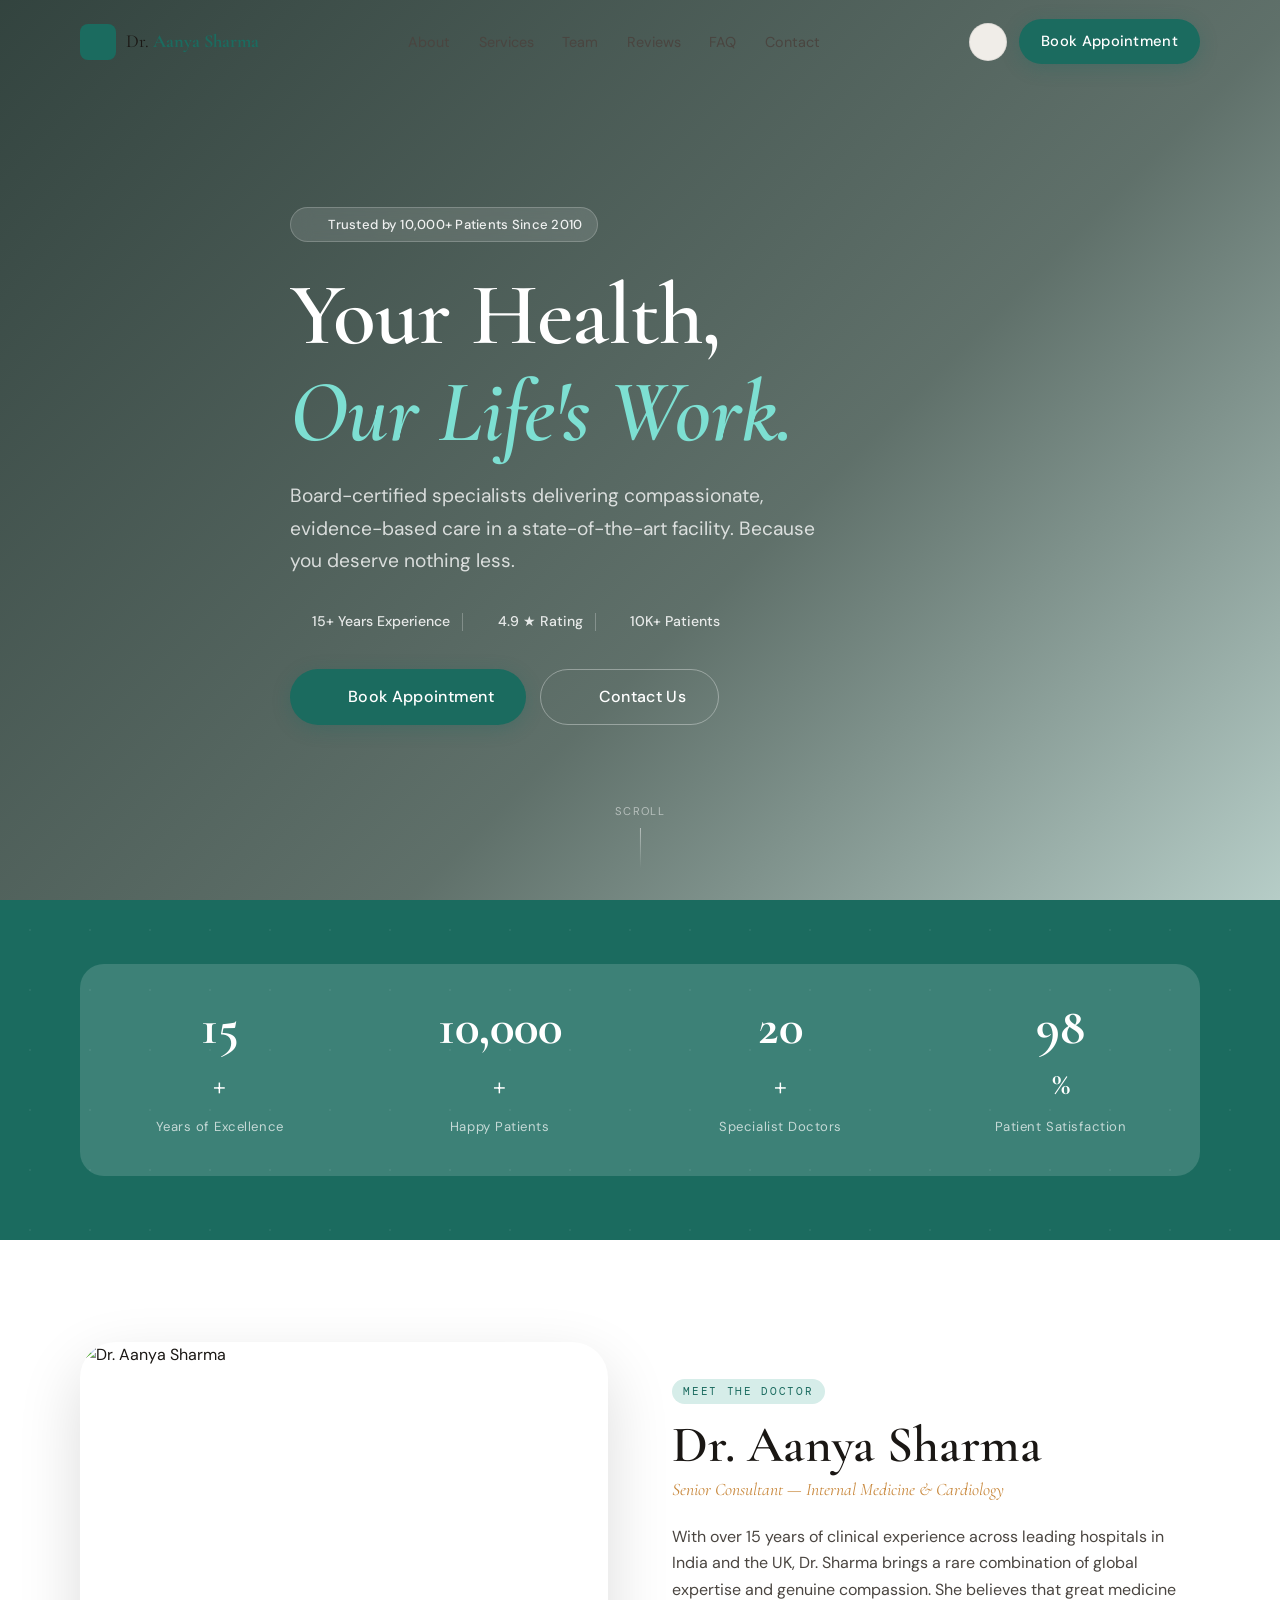
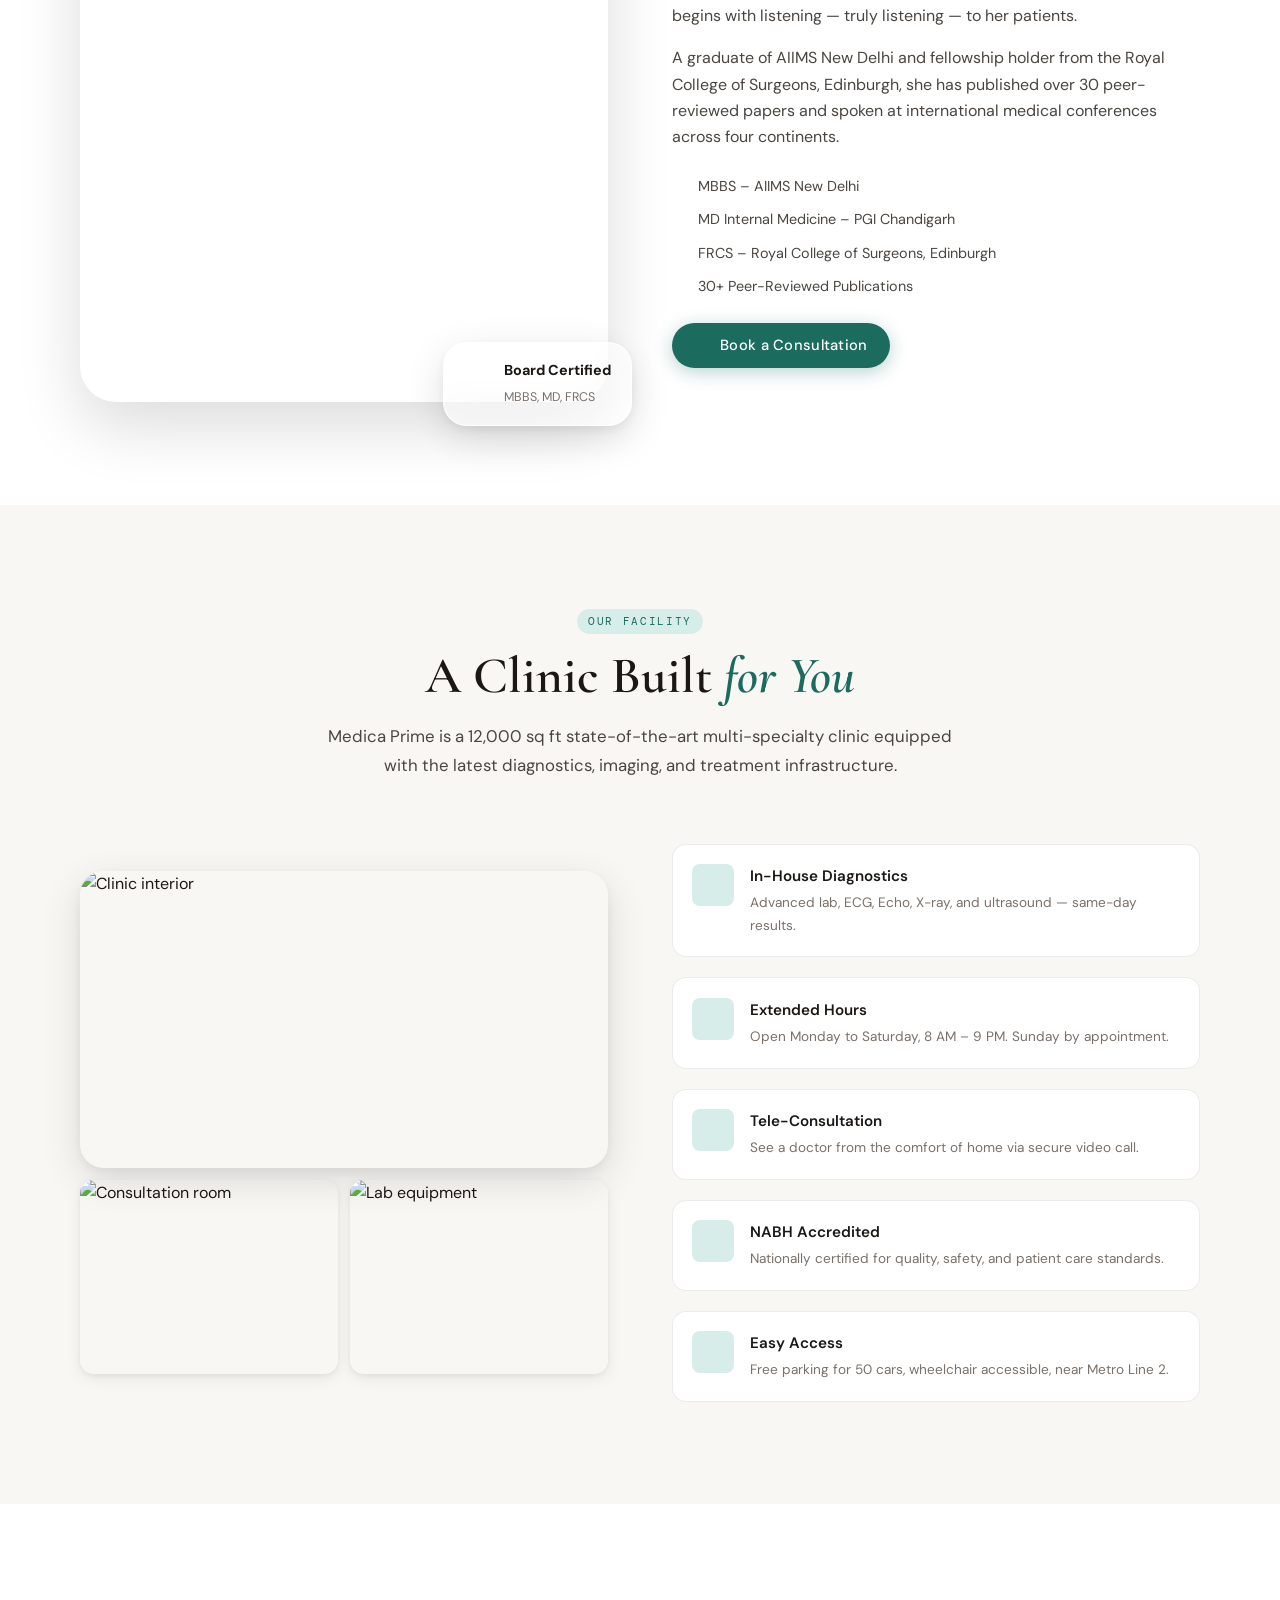
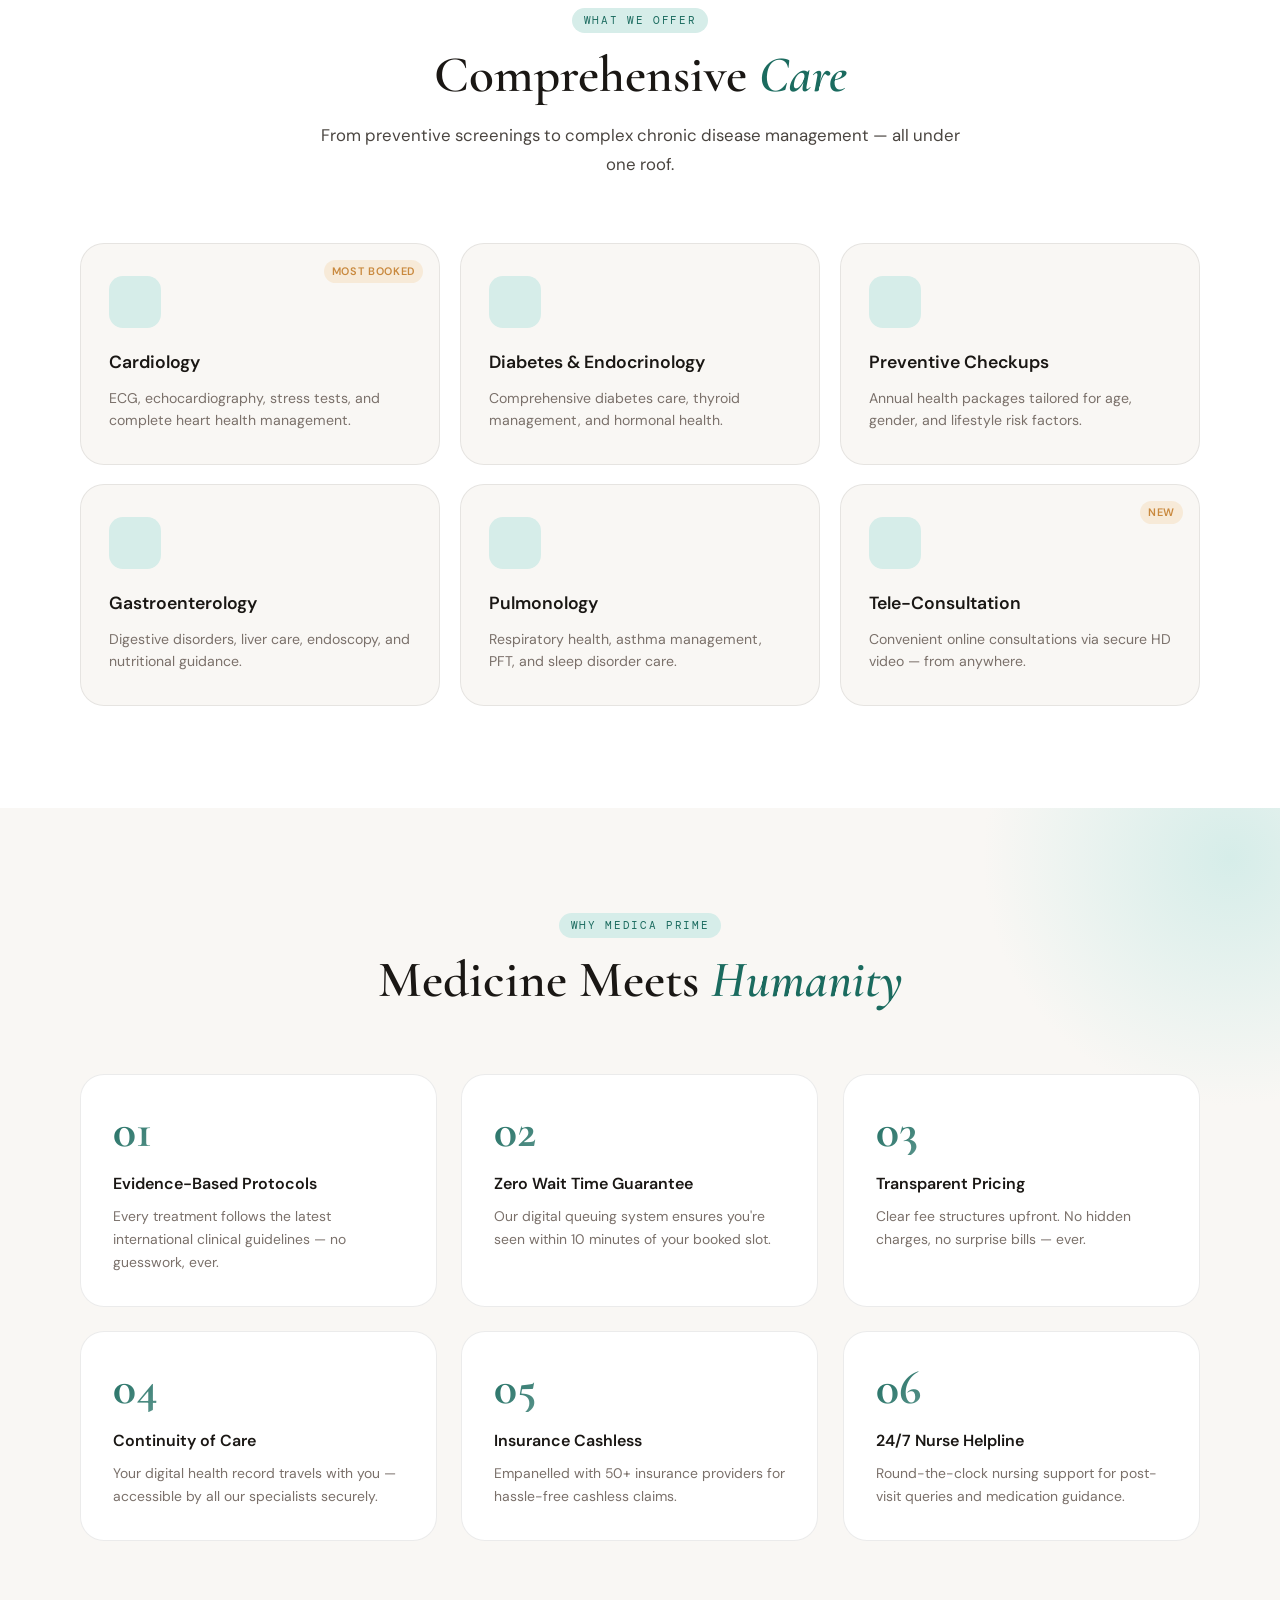
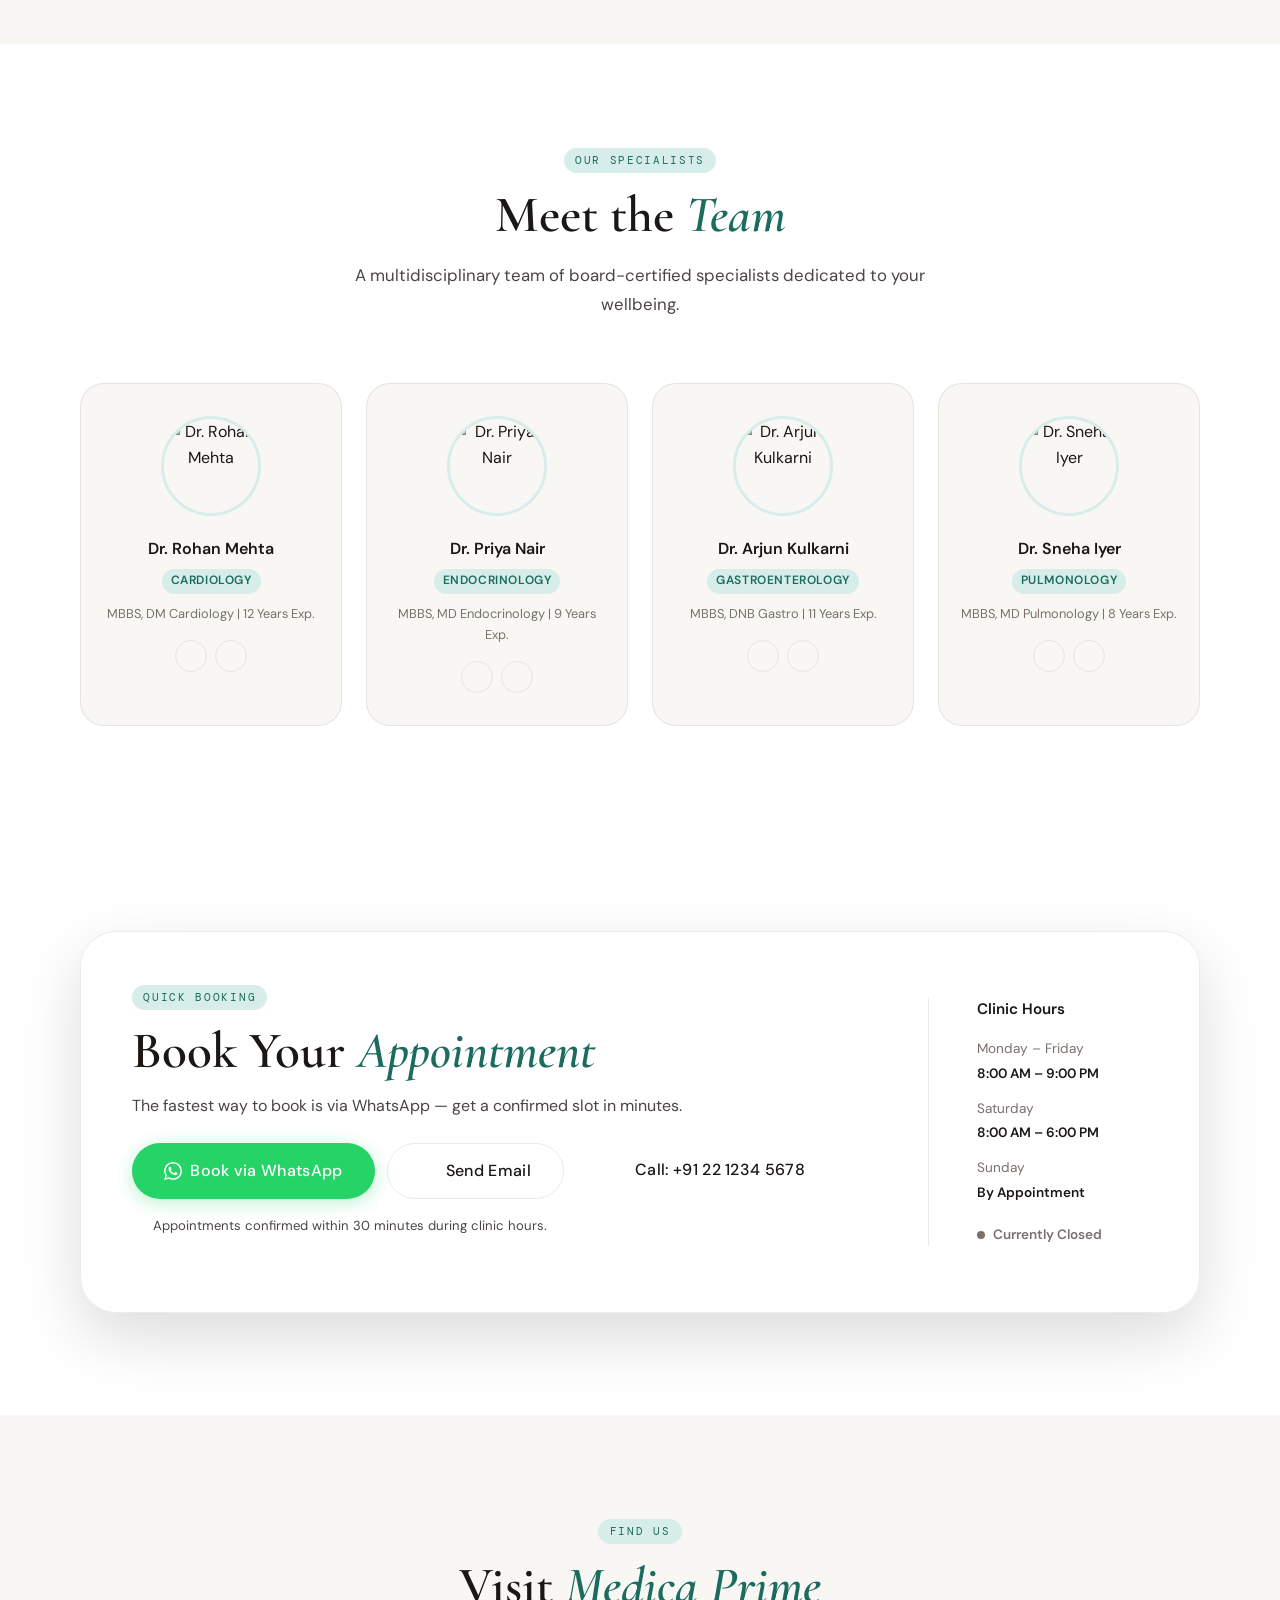
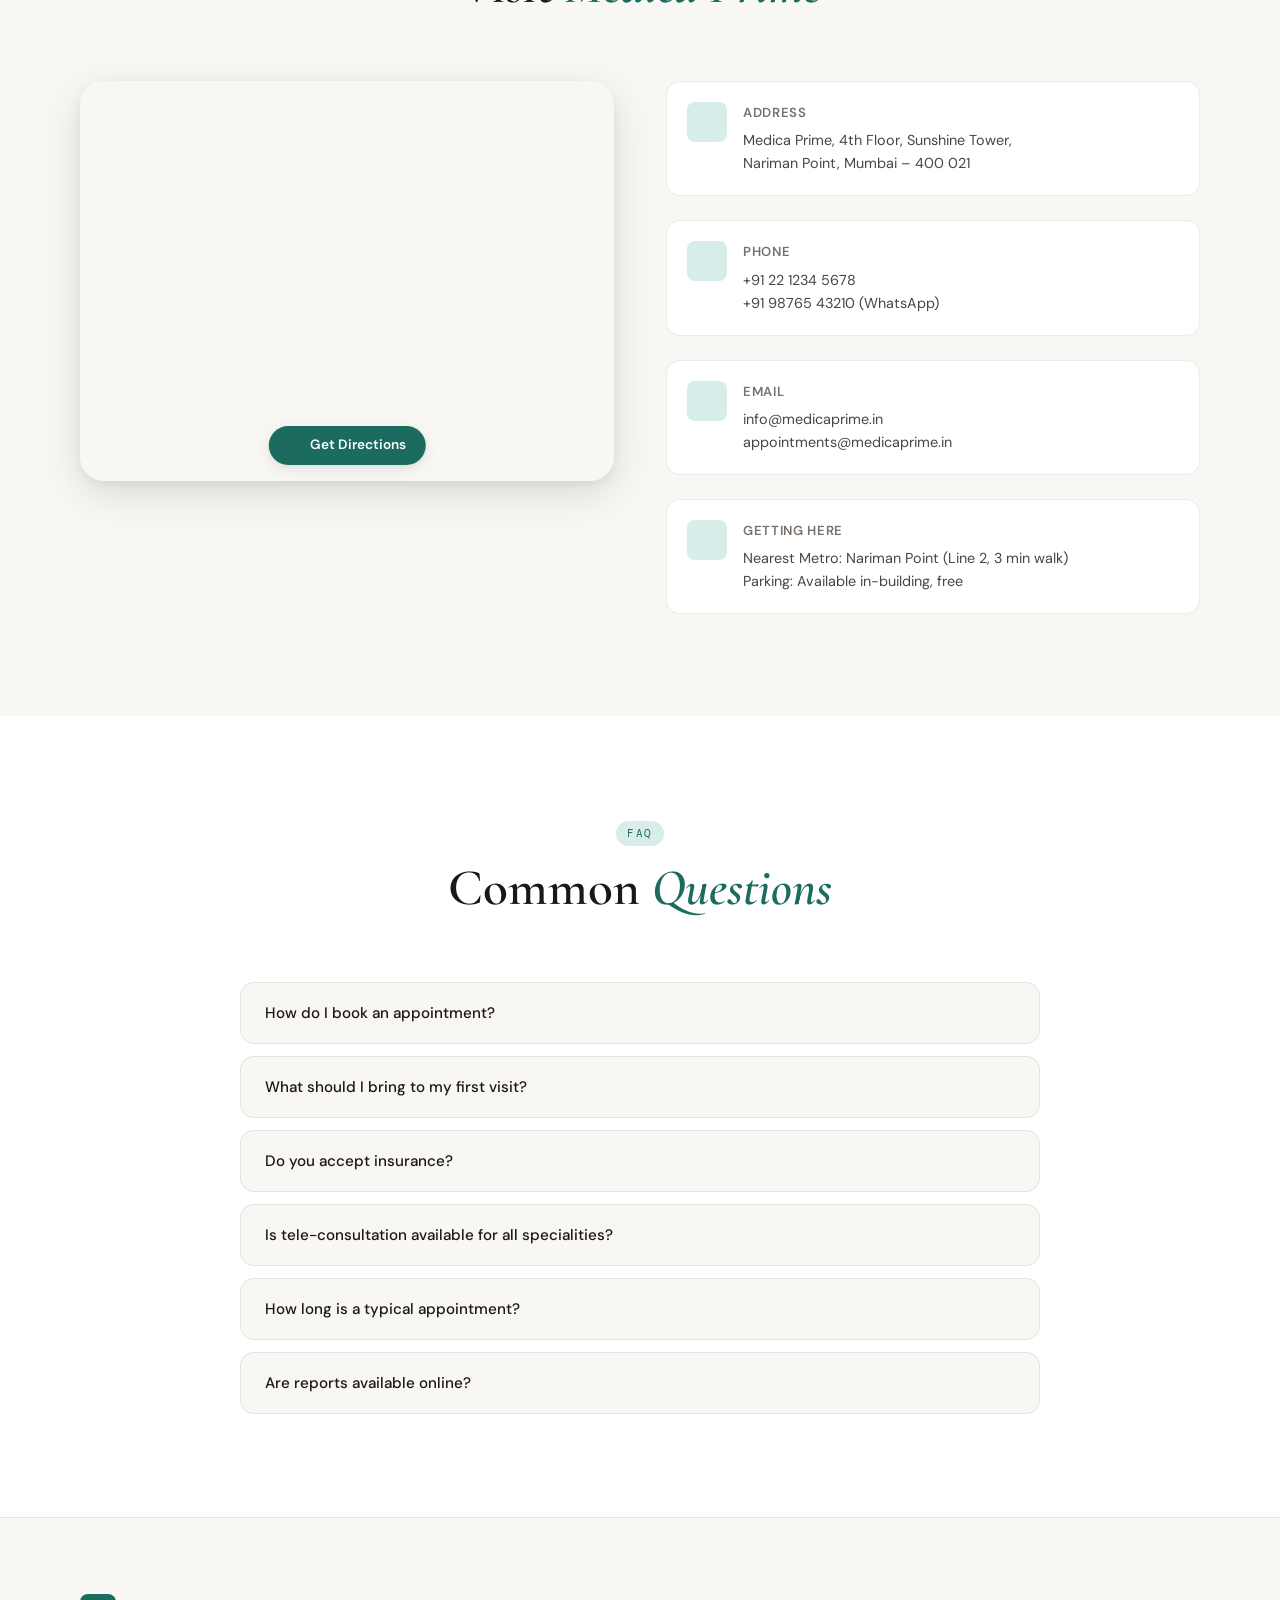
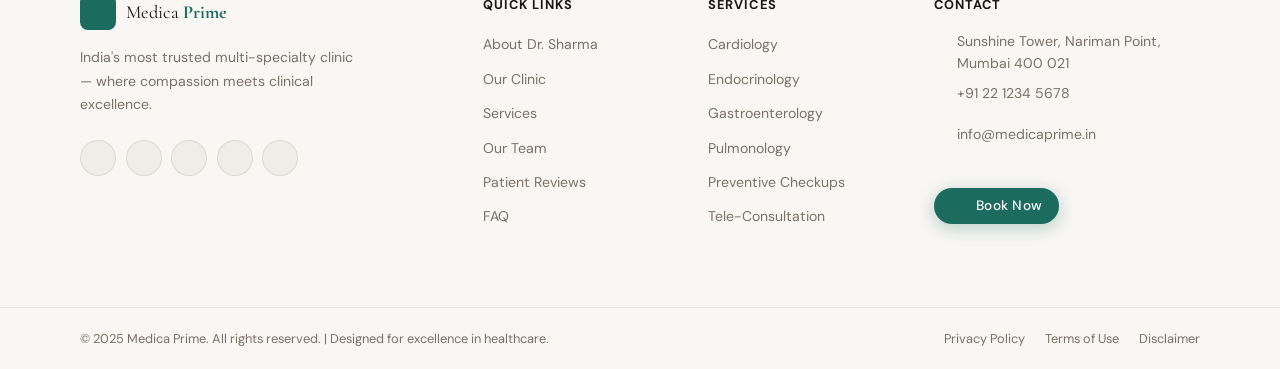
==== commit 481a9231: "small changes" ====
--- a/index.html
+++ b/index.html
@@ -407,7 +407,7 @@
   </section>
 
   <!-- ========== TESTIMONIALS ========== -->
-  <section class="section testimonials-section" id="testimonials" aria-label="Patient Testimonials">
+  <!-- <section class="section testimonials-section" id="testimonials" aria-label="Patient Testimonials">
     <div class="container">
       <div class="section-header reveal-up">
         <div class="section-label">Patient Stories</div>
@@ -415,7 +415,7 @@
       </div>
       <div class="testimonials-track" id="testimonialsTrack" aria-label="Testimonials carousel">
         <div class="testimonials-inner" id="testimonialsInner">
-          <!-- Cards duplicated for infinite scroll in JS -->
+          
           <div class="testimonial-card">
             <div class="testi-stars" aria-label="5 stars">★★★★★</div>
             <p>"Dr. Sharma diagnosed my condition accurately after months of misdiagnosis elsewhere. She's brilliant, empathetic, and genuinely life-changing."</p>
@@ -479,7 +479,7 @@
         <button class="testi-btn" id="testiNext" aria-label="Next testimonial"><i data-lucide="arrow-right"></i></button>
       </div>
     </div>
-  </section>
+  </section> -->
 
   <!-- ========== BOOK APPOINTMENT ========== -->
   <section class="section book-section" id="book" aria-label="Book Appointment">
--- a/style.css
+++ b/style.css
@@ -848,7 +848,7 @@
 .team-socials [data-lucide] { width: 14px; height: 14px; }
 
 /* ── TESTIMONIALS ─────────────────────────────────────────── */
-.testimonials-section { background: var(--clr-bg); overflow: hidden; }
+/* .testimonials-section { background: var(--clr-bg); overflow: hidden; }
 
 .testimonials-track {
   overflow: hidden;
@@ -917,7 +917,7 @@
   background: var(--clr-primary);
   width: 24px;
   border-radius: 4px;
-}
+} */
 
 /* ── BOOK ─────────────────────────────────────────────────── */
 .book-section { background: var(--clr-bg-2); }
